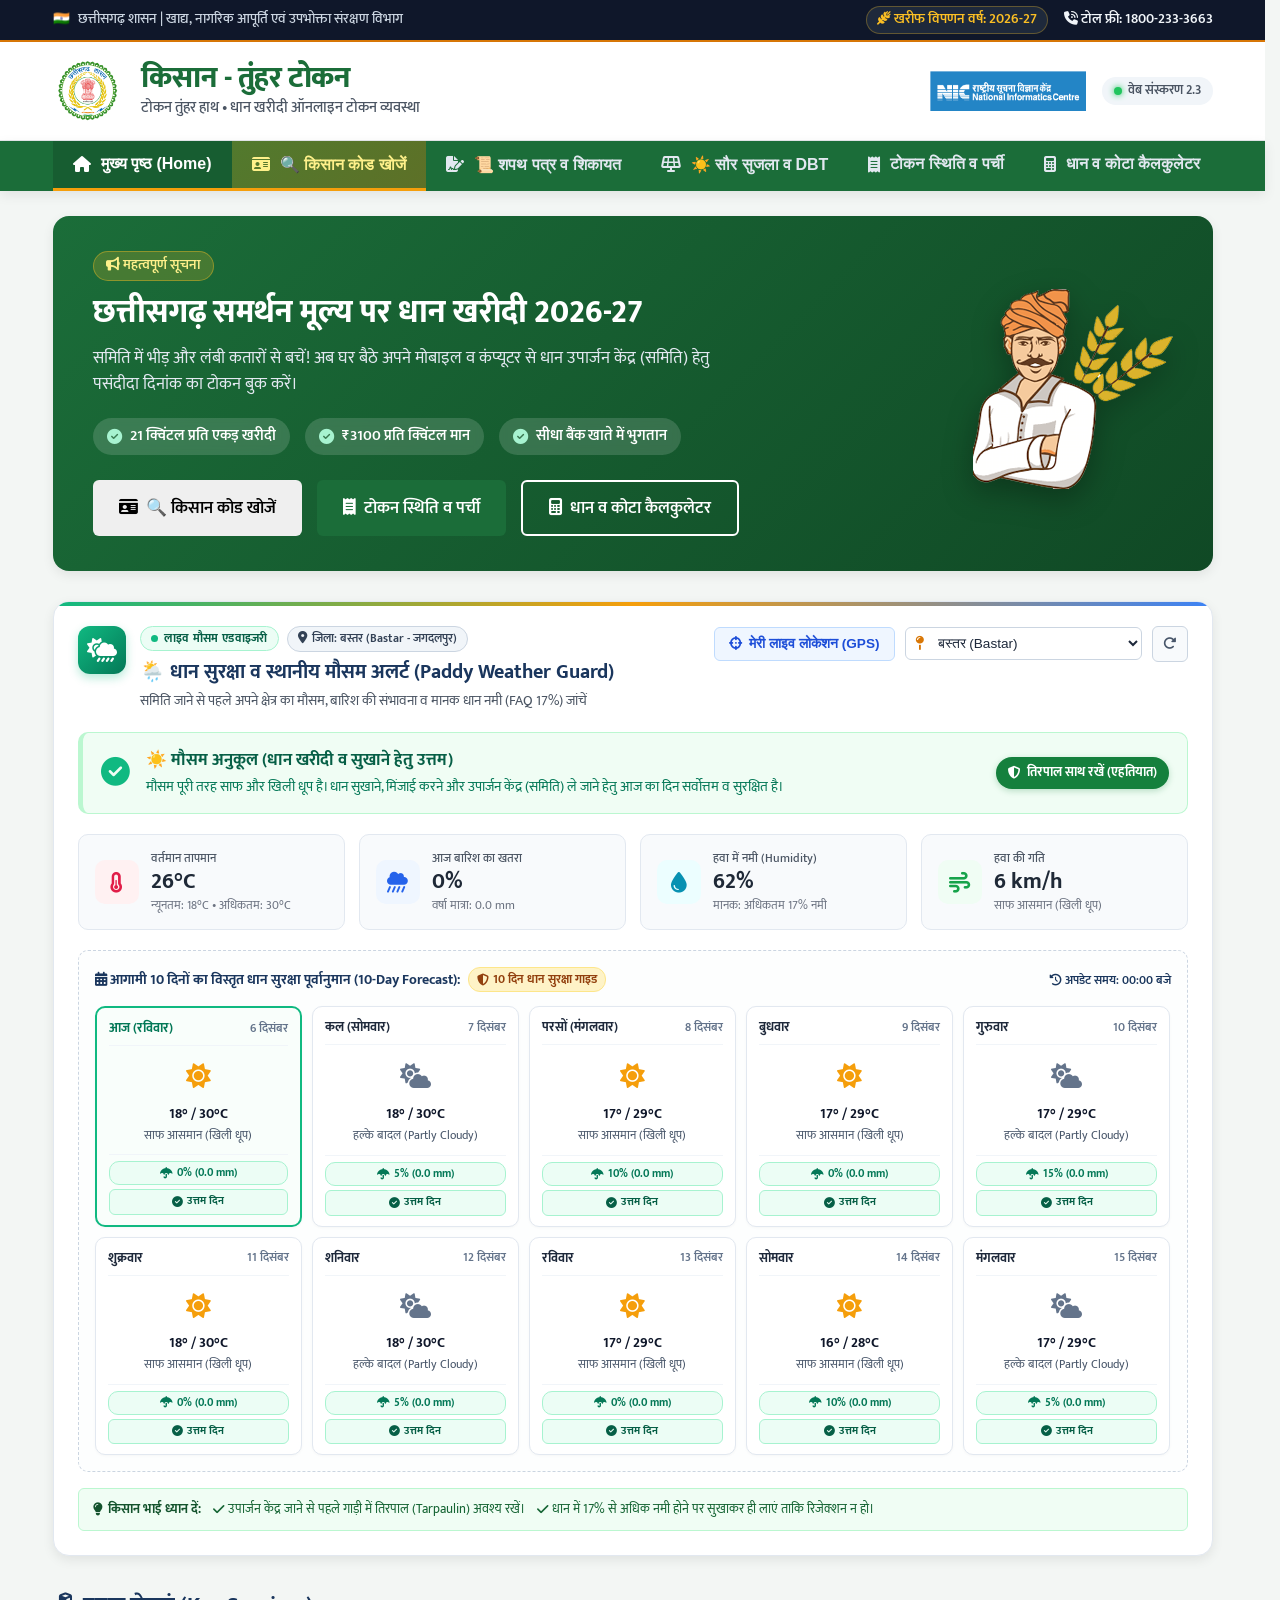
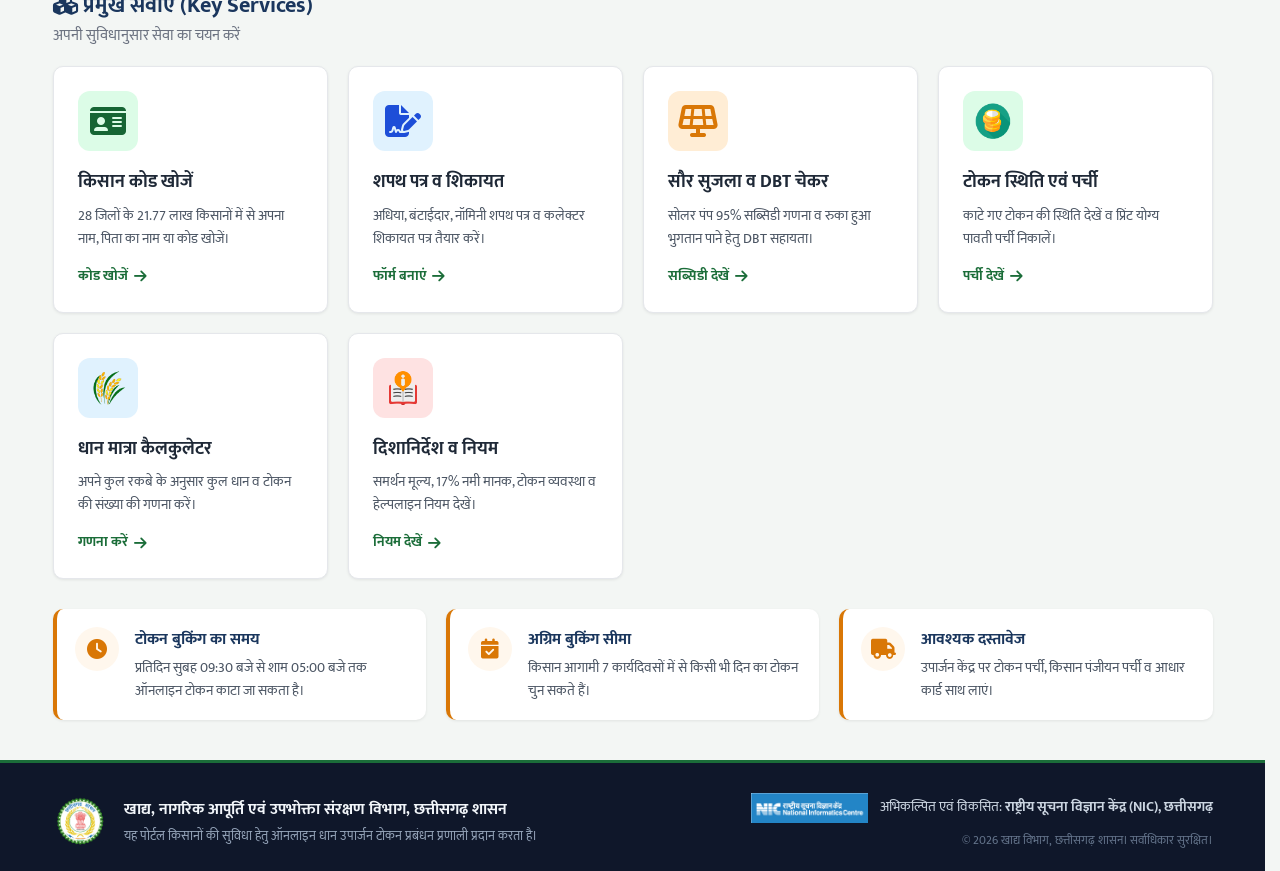
==== index.html @ 939bc525 "Initial commit - CG Kisan Token Web Portal" ====
<!DOCTYPE html>
<html lang="hi">
<head>
    <meta charset="UTF-8">
    <meta name="viewport" content="width=device-width, initial-scale=1.0">
    <title>किसान-तुंहर टोकन | छत्तीसगढ़ शासन खाद्य विभाग</title>
    <link rel="preconnect" href="https://fonts.googleapis.com">
    <link rel="preconnect" href="https://fonts.gstatic.com" crossorigin>
    <link href="https://fonts.googleapis.com/css2?family=Mukta:wght@400;500;600;700;800&family=Noto+Sans+Devanagari:wght@400;500;600;700&display=swap" rel="stylesheet">
    <link rel="stylesheet" href="https://cdnjs.cloudflare.com/ajax/libs/font-awesome/6.5.1/css/all.min.css">
    <link rel="stylesheet" href="styles.css">
</head>
<body>
    <!-- Top Govt Banner -->
    <div class="top-strip">
        <div class="container strip-content">
            <div class="strip-left">
                <span class="flag-icon">🇮🇳</span> 
                <span>छत्तीसगढ़ शासन | खाद्य, नागरिक आपूर्ति एवं उपभोक्ता संरक्षण विभाग</span>
            </div>
            <div class="strip-right">
                <span class="badge-year"><i class="fa-solid fa-wheat-awn"></i> खरीफ विपणन वर्ष: 2026-27</span>
                <span class="helpline"><i class="fa-solid fa-phone-volume"></i> टोल फ्री: 1800-233-3663</span>
            </div>
        </div>
    </div>

    <!-- Main Navigation Header -->
    <header class="main-header">
        <div class="container header-container">
            <div class="brand-area">
                <img src="assets/cg_logo_n.png" alt="छत्तीसगढ़ शासन" class="brand-logo cg-logo">
                <div class="brand-text">
                    <h1 class="portal-title">किसान - तुंहर टोकन</h1>
                    <p class="portal-subtitle">टोकन तुंहर हाथ • धान खरीदी ऑनलाइन टोकन व्यवस्था</p>
                </div>
            </div>
            <div class="header-right">
                <img src="assets/ic_nic_logo.png" alt="NIC Logo" class="brand-logo nic-logo">
                <div class="app-version-badge">
                    <span class="dot-online"></span> वेब संस्करण 2.3
                </div>
            </div>
        </div>
    </header>

    <!-- Navigation Tabs -->
    <nav class="portal-nav">
        <div class="container nav-container">
            <button class="nav-tab active" data-tab="home">
                <i class="fa-solid fa-house"></i>
                <span>मुख्य पृष्ठ (Home)</span>
            </button>
            <button class="nav-tab nav-tab-highlight" data-tab="find-code">
                <i class="fa-solid fa-id-card"></i>
                <span>🔍 किसान कोड खोजें</span>
            </button>
            <button class="nav-tab" data-tab="forms">
                <i class="fa-solid fa-file-signature"></i>
                <span>📜 शपथ पत्र व शिकायत</span>
            </button>
            <button class="nav-tab" data-tab="schemes">
                <i class="fa-solid fa-solar-panel"></i>
                <span>☀️ सौर सुजला व DBT</span>
            </button>
            <button class="nav-tab" data-tab="status">
                <i class="fa-solid fa-receipt"></i>
                <span>टोकन स्थिति व पर्ची</span>
            </button>
            <button class="nav-tab" data-tab="calculator">
                <i class="fa-solid fa-calculator"></i>
                <span>धान व कोटा कैलकुलेटर</span>
            </button>
            <button class="nav-tab" data-tab="instructions">
                <i class="fa-solid fa-circle-info"></i>
                <span>दिशानिर्देश व नियम</span>
            </button>
        </div>
    </nav>

    <!-- Main Content Container -->
    <main class="container main-content">

        <!-- 1. HOME TAB -->
        <section id="tab-home" class="tab-pane active">
            <!-- Hero Announcement Card -->
            <div class="hero-card">
                <div class="hero-info">
                    <span class="hero-tag"><i class="fa-solid fa-bullhorn"></i> महत्वपूर्ण सूचना</span>
                    <h2>छत्तीसगढ़ समर्थन मूल्य पर धान खरीदी 2026-27</h2>
                    <p>समिति में भीड़ और लंबी कतारों से बचें! अब घर बैठे अपने मोबाइल व कंप्यूटर से धान उपार्जन केंद्र (समिति) हेतु पसंदीदा दिनांक का टोकन बुक करें।</p>
                    <div class="hero-highlights">
                        <div class="hl-item"><i class="fa-solid fa-check-circle"></i> 21 क्विंटल प्रति एकड़ खरीदी</div>
                        <div class="hl-item"><i class="fa-solid fa-check-circle"></i> ₹3100 प्रति क्विंटल मान</div>
                        <div class="hl-item"><i class="fa-solid fa-check-circle"></i> सीधा बैंक खाते में भुगतान</div>
                    </div>
                    <div class="hero-actions">
                        <button class="btn btn-warning btn-lg" onclick="switchTab('find-code')">
                            <i class="fa-solid fa-id-card"></i> 🔍 किसान कोड खोजें
                        </button>
                        <button class="btn btn-primary btn-lg" onclick="switchTab('status')">
                            <i class="fa-solid fa-receipt"></i> टोकन स्थिति व पर्ची
                        </button>
                        <button class="btn btn-outline btn-lg" onclick="switchTab('calculator')">
                            <i class="fa-solid fa-calculator"></i> धान व कोटा कैलकुलेटर
                        </button>
                    </div>
                </div>
                <div class="hero-graphic">
                    <img src="assets/ic_farmer_splash.png" alt="किसान भाई" class="hero-img">
                </div>
            </div>

            <!-- 🌦️ PADDY WEATHER GUARD (धान सुरक्षा व स्थानीय मौसम अलर्ट) -->
            <div class="weather-guard-card" id="weather-guard-widget">
                <div class="wg-header">
                    <div class="wg-title-group">
                        <div class="wg-icon-badge">
                            <i class="fa-solid fa-cloud-sun-rain"></i>
                        </div>
                        <div>
                            <div class="wg-badge-row">
                                <span class="wg-live-pill"><span class="live-dot"></span> लाइव मौसम एडवाइजरी</span>
                                <span class="wg-source-pill" id="wg-location-source"><i class="fa-solid fa-location-dot"></i> जिला: बस्तर</span>
                            </div>
                            <h3 class="wg-title">🌦️ धान सुरक्षा व स्थानीय मौसम अलर्ट (Paddy Weather Guard)</h3>
                            <p class="wg-subtitle">समिति जाने से पहले अपने क्षेत्र का मौसम, बारिश की संभावना व मानक धान नमी (FAQ 17%) जांचें</p>
                        </div>
                    </div>
                    <div class="wg-actions">
                        <button type="button" class="btn-wg-gps" id="wg-btn-gps" title="जीपीएस द्वारा सटीक गांव/खेत की लाइव लोकेशन देखें">
                            <i class="fa-solid fa-crosshairs"></i> <span>मेरी लाइव लोकेशन (GPS)</span>
                        </button>
                        <div class="wg-district-select-wrap">
                            <i class="fa-solid fa-map-pin select-pin-icon"></i>
                            <select id="wg-district-select" class="wg-select">
                                <option value="balod">बालोद (Balod)</option>
                                <option value="balodabazar">बलौदाबाजार (Baloda Bazar)</option>
                                <option value="balrampur">बलरामपुर (Balrampur)</option>
                                <option value="bastar" selected>बस्तर (Bastar)</option>
                                <option value="bemetara">बेमेतरा (Bemetara)</option>
                                <option value="bilaspur">बिलासपुर (Bilaspur)</option>
                                <option value="dhamtari">धमतरी (Dhamtari)</option>
                                <option value="durg">दुर्ग (Durg)</option>
                                <option value="gariaband">गरियाबंद (Gariaband)</option>
                                <option value="gpm">गौरेला-पेन्ड्रा-मरवाही (GPM)</option>
                                <option value="janjgir">जांजगीर-चांपा (Janjgir-Champa)</option>
                                <option value="jashpur">जशपुर (Jashpur)</option>
                                <option value="kanker">कांकेर (Kanker)</option>
                                <option value="kawardha">कबीरधाम - कवर्धा (Kabirdham)</option>
                                <option value="kondagaon">कोंडागांव (Kondagaon)</option>
                                <option value="korba">कोरबा (Korba)</option>
                                <option value="koriya">कोरिया (Koriya)</option>
                                <option value="mahasamund">महासमुंद (Mahasamund)</option>
                                <option value="mungeli">मुंगेली (Mungeli)</option>
                                <option value="raigarh">रायगढ़ (Raigarh)</option>
                                <option value="raipur">रायपुर (Raipur)</option>
                                <option value="rajnandgaon">राजनांदगांव (Rajnandgaon)</option>
                                <option value="sarguja">सरगुजा (Sarguja)</option>
                                <option value="sukma">सुकमा (Sukma)</option>
                                <option value="surajpur">सूरजपुर (Surajpur)</option>
                                <option value="bijapur">बीजापुर (Bijapur)</option>
                                <option value="narayanpur">नारायणपुर (Narayanpur)</option>
                                <option value="dantewada">दंतेवाड़ा (Dantewada)</option>
                            </select>
                        </div>
                        <button type="button" class="btn-wg-refresh" id="wg-btn-refresh" title="मौसम अपडेट करें">
                            <i class="fa-solid fa-rotate-right"></i>
                        </button>
                    </div>
                </div>

                <!-- Dynamic Paddy Alert Notice Bar (Red / Yellow / Green) -->
                <div class="wg-alert-banner alert-safe" id="wg-alert-banner">
                    <div class="wg-alert-icon" id="wg-alert-icon">
                        <i class="fa-solid fa-circle-check"></i>
                    </div>
                    <div class="wg-alert-content">
                        <h4 id="wg-alert-title">मौसम अनुकूल (उत्तम दिन)</h4>
                        <p id="wg-alert-desc">आज मौसम साफ और खिली धूप है। धान सुखाने, मिंजाई करने और उपार्जन केंद्र (समिति) ले जाने हेतु उत्तम दिन है।</p>
                    </div>
                    <div class="wg-tarpaulin-badge" id="wg-tarpaulin-badge">
                        <i class="fa-solid fa-shield-halved"></i> <span>तिरपाल साथ रखें</span>
                    </div>
                </div>

                <!-- Metrics Strip (4 key indicators) -->
                <div class="wg-metrics-grid">
                    <div class="wg-metric-box">
                        <div class="wg-m-icon text-temp"><i class="fa-solid fa-temperature-half"></i></div>
                        <div class="wg-m-info">
                            <span class="wg-m-label">वर्तमान तापमान</span>
                            <strong class="wg-m-val" id="wg-temp-val">--°C</strong>
                            <small class="wg-m-sub" id="wg-temp-range">न्यूनतम: --°C • अधिकतम: --°C</small>
                        </div>
                    </div>
                    <div class="wg-metric-box">
                        <div class="wg-m-icon text-rain"><i class="fa-solid fa-cloud-showers-heavy"></i></div>
                        <div class="wg-m-info">
                            <span class="wg-m-label">आज बारिश का खतरा</span>
                            <strong class="wg-m-val" id="wg-rain-val">--%</strong>
                            <small class="wg-m-sub" id="wg-rain-sub">वर्षा दर: 0.0 mm</small>
                        </div>
                    </div>
                    <div class="wg-metric-box">
                        <div class="wg-m-icon text-humidity"><i class="fa-solid fa-droplet"></i></div>
                        <div class="wg-m-info">
                            <span class="wg-m-label">हवा में नमी (Humidity)</span>
                            <strong class="wg-m-val" id="wg-humidity-val">--%</strong>
                            <small class="wg-m-sub" id="wg-humidity-sub">धान मानक: अधिकतम 17% नमी</small>
                        </div>
                    </div>
                    <div class="wg-metric-box">
                        <div class="wg-m-icon text-wind"><i class="fa-solid fa-wind"></i></div>
                        <div class="wg-m-info">
                            <span class="wg-m-label">हवा की गति</span>
                            <strong class="wg-m-val" id="wg-wind-val">-- km/h</strong>
                            <small class="wg-m-sub" id="wg-condition-val">साफ आसमान</small>
                        </div>
                    </div>
                </div>

                <!-- 10-Day Paddy Forecast Strip -->
                <div class="wg-forecast-section">
                    <div class="wg-forecast-header">
                        <div class="wg-fh-left">
                            <span class="wg-fh-title"><i class="fa-solid fa-calendar-days"></i> आगामी 10 दिनों का विस्तृत धान सुरक्षा पूर्वानुमान (10-Day Forecast):</span>
                            <span class="wg-forecast-badge"><i class="fa-solid fa-shield-halved"></i> 10 दिन धान सुरक्षा गाइड</span>
                        </div>
                        <div class="wg-fh-right">
                            <small class="text-muted"><i class="fa-solid fa-clock-rotate-left"></i> अपडेट समय: <span id="wg-last-updated">--:--</span></small>
                        </div>
                    </div>
                    <div class="wg-forecast-grid" id="wg-forecast-grid">
                        <!-- Populated dynamically by JavaScript (10 Days) -->
                    </div>
                </div>

                <!-- Farmer Paddy Guard Advice Footer -->
                <div class="wg-footer-tips">
                    <span class="tip-label"><i class="fa-solid fa-lightbulb"></i> किसान भाई ध्यान दें:</span>
                    <span class="tip-item"><i class="fa-solid fa-check"></i> उपार्जन केंद्र जाने से पहले गाड़ी में तिरपाल (Tarpaulin) अवश्य रखें।</span>
                    <span class="tip-item"><i class="fa-solid fa-check"></i> धान में 17% से अधिक नमी होने पर सुखाकर ही लाएं ताकि रिजेक्शन न हो।</span>
                </div>
            </div>

            <!-- Quick Service Cards -->
            <div class="section-title">
                <h3><i class="fa-solid fa-cubes"></i> प्रमुख सेवाएं (Key Services)</h3>
                <p>अपनी सुविधानुसार सेवा का चयन करें</p>
            </div>

            <div class="services-grid">
                <div class="service-card" onclick="switchTab('find-code')">
                    <div class="service-icon green-bg">
                        <i class="fa-solid fa-id-card" style="font-size: 2rem; color: #166534;"></i>
                    </div>
                    <h4>किसान कोड खोजें</h4>
                    <p>28 जिलों के 21.77 लाख किसानों में से अपना नाम, पिता का नाम या कोड खोजें।</p>
                    <span class="link-arrow">कोड खोजें <i class="fa-solid fa-arrow-right"></i></span>
                </div>

                <div class="service-card" onclick="switchTab('forms')">
                    <div class="service-icon blue-bg">
                        <i class="fa-solid fa-file-signature" style="font-size: 2rem; color: #1d4ed8;"></i>
                    </div>
                    <h4>शपथ पत्र व शिकायत</h4>
                    <p>अधिया, बंटाईदार, नॉमिनी शपथ पत्र व कलेक्टर शिकायत पत्र तैयार करें।</p>
                    <span class="link-arrow">फॉर्म बनाएं <i class="fa-solid fa-arrow-right"></i></span>
                </div>

                <div class="service-card" onclick="switchTab('schemes')">
                    <div class="service-icon orange-bg">
                        <i class="fa-solid fa-solar-panel" style="font-size: 2rem; color: #d97706;"></i>
                    </div>
                    <h4>सौर सुजला व DBT चेकर</h4>
                    <p>सोलर पंप 95% सब्सिडी गणना व रुका हुआ भुगतान पाने हेतु DBT सहायता।</p>
                    <span class="link-arrow">सब्सिडी देखें <i class="fa-solid fa-arrow-right"></i></span>
                </div>

                <div class="service-card" onclick="switchTab('status')">
                    <div class="service-icon green-bg">
                        <img src="assets/ic_token.png" alt="टोकन स्थिति">
                    </div>
                    <h4>टोकन स्थिति एवं पर्ची</h4>
                    <p>काटे गए टोकन की स्थिति देखें व प्रिंट योग्य पावती पर्ची निकालें।</p>
                    <span class="link-arrow">पर्ची देखें <i class="fa-solid fa-arrow-right"></i></span>
                </div>

                <div class="service-card" onclick="switchTab('calculator')">
                    <div class="service-icon blue-bg">
                        <img src="assets/ic_paddy_n.png" alt="धान कैलकुलेटर">
                    </div>
                    <h4>धान मात्रा कैलकुलेटर</h4>
                    <p>अपने कुल रकबे के अनुसार कुल धान व टोकन की संख्या की गणना करें।</p>
                    <span class="link-arrow">गणना करें <i class="fa-solid fa-arrow-right"></i></span>
                </div>

                <div class="service-card" onclick="switchTab('instructions')">
                    <div class="service-icon red-bg">
                        <img src="assets/ic_instruction_n.png" alt="दिशानिर्देश व नियम">
                    </div>
                    <h4>दिशानिर्देश व नियम</h4>
                    <p>समर्थन मूल्य, 17% नमी मानक, टोकन व्यवस्था व हेल्पलाइन नियम देखें।</p>
                    <span class="link-arrow">नियम देखें <i class="fa-solid fa-arrow-right"></i></span>
                </div>
            </div>

            <!-- Farmer Stats & Quick Info -->
            <div class="info-banner-grid">
                <div class="info-box">
                    <div class="info-icon"><i class="fa-solid fa-clock"></i></div>
                    <div class="info-text">
                        <h5>टोकन बुकिंग का समय</h5>
                        <p>प्रतिदिन सुबह 09:30 बजे से शाम 05:00 बजे तक ऑनलाइन टोकन काटा जा सकता है।</p>
                    </div>
                </div>
                <div class="info-box">
                    <div class="info-icon"><i class="fa-solid fa-calendar-check"></i></div>
                    <div class="info-text">
                        <h5>अग्रिम बुकिंग सीमा</h5>
                        <p>किसान आगामी 7 कार्यदिवसों में से किसी भी दिन का टोकन चुन सकते हैं।</p>
                    </div>
                </div>
                <div class="info-box">
                    <div class="info-icon"><i class="fa-solid fa-truck"></i></div>
                    <div class="info-text">
                        <h5>आवश्यक दस्तावेज</h5>
                        <p>उपार्जन केंद्र पर टोकन पर्ची, किसान पंजीयन पर्ची व आधार कार्ड साथ लाएं।</p>
                    </div>
                </div>
            </div>
        </section>

        <!-- FIND KISAN CODE TAB (बस्तर जिला विशेष) -->
        <section id="tab-find-code" class="tab-pane">
            <div class="find-code-container">
                <!-- Header Banner -->
                <div class="section-header-box">
                    <div class="sh-left">
                        <div class="icon-circle"><i class="fa-solid fa-id-badge"></i></div>
                        <div>
                            <h2>किसान कोड एवं सूची क्रमांक खोजें</h2>
                            <p>छत्तीसगढ़ समर्थन मूल्य धान उपार्जन • जिला एवं उपार्जन केंद्र (समिति) चुनकर किसान कोड देखें</p>
                        </div>
                    </div>
                    <div class="sh-right">
                        <span class="badge-district" id="fc-badge-district"><i class="fa-solid fa-location-dot"></i> जिला: बस्तर</span>
                        <span class="badge-stats" id="fc-badge-stats"><i class="fa-solid fa-users"></i> 28 जिले • 2,484 उपकेंद्र • 21,77,478 किसान</span>
                    </div>
                </div>

                <!-- Filter Card -->
                <div class="filter-card">
                    <div class="filter-row">
                        <div class="filter-group">
                            <label for="fc-district"><i class="fa-solid fa-map-location-dot"></i> जिला चुनें (Select District):</label>
                            <select id="fc-district" class="form-control">
                                <option value="balod">बालोद (Balod) [138 उपकेंद्र • 1,30,679 किसान]</option>
                                <option value="balodabazar">बलौदाबाजार (Baloda Bazar) [182 उपकेंद्र • 1,68,471 किसान]</option>
                                <option value="balrampur">बलरामपुर (Balrampur) [44 उपकेंद्र • 36,835 किसान]</option>
                                <option value="bastar" selected>बस्तर (Bastar) [71 उपकेंद्र • 31,047 किसान]</option>
                                <option value="bemetara">बेमेतरा (Bemetara) [123 उपकेंद्र • 1,37,005 किसान]</option>
                                <option value="bilaspur">बिलासपुर (Bilaspur) [130 उपकेंद्र • 1,10,102 किसान]</option>
                                <option value="dhamtari">धमतरी (Dhamtari) [96 उपकेंद्र • 1,12,227 किसान]</option>
                                <option value="durg">दुर्ग (Durg) [94 उपकेंद्र • 95,699 किसान]</option>
                                <option value="gariaband">गरियाबंद (Gariaband) [82 उपकेंद्र • 73,006 किसान]</option>
                                <option value="gpm">गौरेला पेन्ड्रा मरवाही (GPM) [18 उपकेंद्र • 13,976 किसान]</option>
                                <option value="janjgir">जांजगीर-चांपा (Janjgir-Champa) [239 उपकेंद्र • 1,90,898 किसान]</option>
                                <option value="jashpur">जशपुर (Jashpur) [35 उपकेंद्र • 23,772 किसान]</option>
                                <option value="kanker">कांकेर (Kanker) [137 उपकेंद्र • 77,948 किसान]</option>
                                <option value="kawardha">कबीरधाम - कवर्धा (Kabirdham) [103 उपकेंद्र • 1,02,085 किसान]</option>
                                <option value="kondagaon">कोंडागांव (Kondagaon) [57 उपकेंद्र • 34,753 किसान]</option>
                                <option value="korba">कोरबा (Korba) [55 उपकेंद्र • 34,077 किसान]</option>
                                <option value="koriya">कोरिया (Koriya) [41 उपकेंद्र • 28,304 किसान]</option>
                                <option value="mahasamund">महासमुंद (Mahasamund) [152 उपकेंद्र • 1,39,691 किसान]</option>
                                <option value="mungeli">मुंगेली (Mungeli) [97 उपकेंद्र • 87,872 किसान]</option>
                                <option value="raigarh">रायगढ़ (Raigarh) [143 उपकेंद्र • 1,08,117 किसान]</option>
                                <option value="raipur">रायपुर (Raipur) [138 उपकेंद्र • 1,22,290 किसान]</option>
                                <option value="rajnandgaon">राजनांदगांव (Rajnandgaon) [149 उपकेंद्र • 1,96,035 किसान]</option>
                                <option value="sarguja">सरगुजा (Sarguja) [46 उपकेंद्र • 41,467 किसान]</option>
                                <option value="sukma">सुकमा (Sukma) [20 उपकेंद्र • 10,481 किसान]</option>
                                <option value="surajpur">सूरजपुर (Surajpur) [50 उपकेंद्र • 47,331 किसान]</option>
                                <option value="bijapur">बीजापुर (Bijapur) [21 उपकेंद्र • 13,061 किसान]</option>
                                <option value="narayanpur">नारायणपुर (Narayanpur) [11 उपकेंद्र • 5,314 किसान]</option>
                                <option value="dantewada">दंतेवाड़ा (Dantewada) [12 उपकेंद्र • 4,935 किसान]</option>
                            </select>
                        </div>
                        <div class="filter-group flex-2">
                            <label for="fc-center"><i class="fa-solid fa-warehouse"></i> उपार्जन केंद्र (समिति) चुनें:</label>
                            <select id="fc-center" class="form-control">
                                <option value="ALL">-- सभी उपार्जन केंद्र (समस्त जिला) --</option>
                            </select>
                        </div>
                    </div>

                    <div class="search-row">
                        <div class="search-input-wrap">
                            <i class="fa-solid fa-magnifying-glass search-icon"></i>
                            <input type="text" id="fc-search-input" class="form-control search-input" 
                                   placeholder="किसान का नाम (उदा. आयतू, नन्दलाल, Arabati) अथवा पिता का नाम या कोड टाइप करें...">
                            <button type="button" class="btn-clear-search" id="fc-btn-clear" title="साफ़ करें">&times;</button>
                        </div>
                        <button type="button" class="btn btn-primary" id="fc-btn-search">
                            <i class="fa-solid fa-search"></i> खोजें
                        </button>
                    </div>

                    <!-- Quick search pills -->
                    <div class="quick-hints">
                        <span><i class="fa-solid fa-lightbulb"></i> उदाहरण खोजें: </span>
                        <button type="button" class="pill-hint" onclick="quickSearchCode('आयतू')">आयतू</button>
                        <button type="button" class="pill-hint" onclick="quickSearchCode('नन्दलाल')">नन्दलाल</button>
                        <button type="button" class="pill-hint" onclick="quickSearchCode('बैधनाथ')">बैधनाथ</button>
                        <button type="button" class="pill-hint" onclick="quickSearchCode('Baghel')">Baghel</button>
                        <button type="button" class="pill-hint" onclick="quickSearchCode('Kashyap')">Kashyap</button>
                        <button type="button" class="pill-hint" onclick="quickSearchCode('साहू')">साहू</button>
                    </div>
                </div>

                <!-- Live Status Bar -->
                <div class="result-bar" id="fc-result-bar">
                    <div class="rb-left">
                        <span id="fc-match-count">0</span> किसान मिले
                        <span class="rb-filter-hint" id="fc-filter-hint">(लोड हो रहा है...)</span>
                    </div>
                    <div class="rb-right">
                        <span class="info-tag"><i class="fa-solid fa-circle-check"></i> सूची क्रमांक सरकारी प्रिंटेड रजिस्टर में मिलान हेतु उपयोगी है</span>
                    </div>
                </div>

                <!-- Results Table Card -->
                <div class="table-card">
                    <div class="table-responsive">
                        <table class="farmer-data-table" id="fc-table">
                            <thead>
                                <tr>
                                    <th style="width: 100px; text-align: center;">सूची क्र.</th>
                                    <th>किसान कोड (Farmer Code)</th>
                                    <th>किसान का नाम</th>
                                    <th>पिता / पति का नाम</th>
                                    <th>सोसायटी / उपकेंद्र</th>
                                    <th style="width: 120px;">कुल धान</th>
                                    <th style="width: 200px; text-align: center;">कार्यवाही</th>
                                </tr>
                            </thead>
                            <tbody id="fc-table-body">
                                <tr>
                                    <td colspan="7" class="table-empty-state">
                                        <i class="fa-solid fa-spinner fa-spin"></i>
                                        <h4>डेटा लोड हो रहा है...</h4>
                                        <p>कृपया प्रतीक्षा करें</p>
                                    </td>
                                </tr>
                            </tbody>
                        </table>
                    </div>

                    <!-- Pagination / Footer -->
                    <div class="pagination-footer" id="fc-pagination">
                        <div class="page-info" id="fc-page-info">दिख रहे 1 - 50</div>
                        <div class="page-buttons">
                            <button type="button" class="btn btn-sm btn-outline" id="fc-btn-prev"><i class="fa-solid fa-chevron-left"></i> पिछला</button>
                            <button type="button" class="btn btn-sm btn-outline" id="fc-btn-next">अगला <i class="fa-solid fa-chevron-right"></i></button>
                        </div>
                    </div>
                </div>
            </div>
        </section>

        <!-- 3. KISAN FORMS & AFFIDAVITS TAB (शपथ पत्र व शिकायत आवेदन) -->
        <section id="tab-forms" class="tab-pane">
            <div class="card">
                <div class="card-header">
                    <div class="card-title-group">
                        <i class="fa-solid fa-file-signature card-icon-font" style="color: #166534;"></i>
                        <div>
                            <h3>किसान कानूनी शपथ पत्र व शिकायत आवेदन निर्माता</h3>
                            <p>समिति, तहसीलदार व कलेक्टर हेतु आवश्यक कानूनी शपथ पत्र व शिकायत आवेदन 1-क्लिक में तैयार व प्रिंट करें</p>
                        </div>
                    </div>
                </div>

                <div class="card-body">
                    <!-- Sub-navigation buttons for Forms -->
                    <div class="forms-subnav">
                        <button type="button" class="btn-subnav active" id="btn-subnav-affidavit" onclick="switchFormsSubTab('affidavit')">
                            <i class="fa-solid fa-stamp"></i> 1. किसान शपथ पत्र व स्व-घोषणा पत्र (Affidavit)
                        </button>
                        <button type="button" class="btn-subnav" id="btn-subnav-grievance" onclick="switchFormsSubTab('grievance')">
                            <i class="fa-solid fa-bullhorn"></i> 2. वन-टैप शिकायत व आवेदन पत्र (Grievance)
                        </button>
                    </div>

                    <!-- SUB-TAB A: AFFIDAVIT GENERATOR -->
                    <div id="subtab-affidavit" class="subtab-content">
                        <div class="filter-card">
                            <h4 class="form-section-title"><i class="fa-solid fa-pen-nib"></i> शपथ पत्र का प्रकार व विवरण चुनें</h4>
                            <div class="form-row-grid">
                                <div class="form-group flex-2">
                                    <label for="aff-type"><strong>शपथ पत्र का प्रकार (Select Affidavit Type):</strong></label>
                                    <select id="aff-type" class="form-control" onchange="updateAffidavitFields()">
                                        <option value="adhia">1. अधिया / रेगहा (बंटाईदार) कृषक सहमति व स्व-घोषणा पत्र</option>
                                        <option value="family">2. पारिवारिक रकबा बंटवारा व सहमति घोषणा पत्र</option>
                                        <option value="nominee">3. नॉमिनी (वारिसदार) बायोमेट्रिक तौल सहमति पत्र</option>
                                        <option value="rakba">4. रकबा संशोधन व गिरदावरी त्रुटि सुधार शपथ पत्र</option>
                                    </select>
                                </div>
                                <div class="form-group">
                                    <label for="aff-farmer-name"><strong>किसान का नाम (Applicant Name) *</strong></label>
                                    <input type="text" id="aff-farmer-name" class="form-control" placeholder="उदा. रामेश्वर साहू" value="रामेश्वर साहू">
                                </div>
                                <div class="form-group">
                                    <label for="aff-father-name"><strong>पिता / पति का नाम *</strong></label>
                                    <input type="text" id="aff-father-name" class="form-control" placeholder="उदा. स्व. चैतराम साहू" value="स्व. चैतराम साहू">
                                </div>
                            </div>

                            <div class="form-row-grid">
                                <div class="form-group">
                                    <label for="aff-village"><strong>गांव / ग्राम पंचायत *</strong></label>
                                    <input type="text" id="aff-village" class="form-control" placeholder="उदा. रसौटा" value="रसौटा">
                                </div>
                                <div class="form-group">
                                    <label for="aff-block"><strong>विकासखंड / तहसील *</strong></label>
                                    <input type="text" id="aff-block" class="form-control" placeholder="उदा. आरंग" value="आरंग">
                                </div>
                                <div class="form-group">
                                    <label for="aff-district"><strong>जिला चुनें *</strong></label>
                                    <select id="aff-district" class="form-control">
                                        <!-- Pre-populated by JS with 28 districts -->
                                    </select>
                                </div>
                                <div class="form-group">
                                    <label for="aff-center"><strong>उपार्जन केंद्र (समिति) *</strong></label>
                                    <input type="text" id="aff-center" class="form-control" placeholder="उदा. रसौटा उपकेंद्र" value="रसौटा उपकेंद्र">
                                </div>
                            </div>

                            <div class="form-row-grid">
                                <div class="form-group">
                                    <label for="aff-khasra"><strong>खसरा क्रमांक *</strong></label>
                                    <input type="text" id="aff-khasra" class="form-control" placeholder="उदा. 142/1, 142/2" value="142/1">
                                </div>
                                <div class="form-group">
                                    <label for="aff-area"><strong>कुल रकबा (एकड़ में) *</strong></label>
                                    <input type="text" id="aff-area" class="form-control" placeholder="उदा. 4.50 एकड़" value="4.50 एकड़">
                                </div>
                                <div class="form-group" id="aff-second-party-group">
                                    <label for="aff-second-party" id="aff-second-party-label"><strong>मूल भूमि स्वामी (जमीन मालिक) का नाम *</strong></label>
                                    <input type="text" id="aff-second-party" class="form-control" placeholder="उदा. श्री फेरतू राम" value="श्री फेरतू राम">
                                </div>
                                <div class="form-group">
                                    <label for="aff-mobile"><strong>मोबाइल नंबर</strong></label>
                                    <input type="text" id="aff-mobile" class="form-control" placeholder="उदा. 98261XXXXX" value="9826144321">
                                </div>
                            </div>

                            <div style="margin-top: 15px; display: flex; gap: 10px; flex-wrap: wrap;">
                                <button type="button" class="btn btn-primary" onclick="generateAffidavit()">
                                    <i class="fa-solid fa-file-lines"></i> 📄 शपथ पत्र तैयार करें
                                </button>
                                <button type="button" class="btn btn-outline" onclick="printAffidavit()">
                                    <i class="fa-solid fa-print"></i> 🖨️ A4 साइज में प्रिंट करें
                                </button>
                                <button type="button" class="btn btn-outline" onclick="copyAffidavitText()">
                                    <i class="fa-solid fa-copy"></i> 📋 टेक्स्ट कॉपी करें
                                </button>
                            </div>
                        </div>

                        <!-- Live Printable Affidavit Preview Box -->
                        <div class="affidavit-preview-card" id="affidavit-print-area">
                            <!-- Populated dynamically -->
                        </div>
                    </div>

                    <!-- SUB-TAB B: GRIEVANCE FORM GENERATOR -->
                    <div id="subtab-grievance" class="subtab-content" style="display: none;">
                        <div class="filter-card">
                            <h4 class="form-section-title"><i class="fa-solid fa-triangle-exclamation" style="color: #dc2626;"></i> शिकायत का विवरण व संबंधित अधिकारी चुनें</h4>
                            <div class="form-row-grid">
                                <div class="form-group flex-2">
                                    <label for="grv-issue"><strong>शिकायत की मुख्य समस्या चुनें (Select Problem):</strong></label>
                                    <select id="grv-issue" class="form-control" onchange="updateGrievanceText()">
                                        <option value="bardana">1. उपार्जन केंद्र में बारदाना (बोरी) न मिलने अथवा फटा/पुराना बारदाना देने बाबत</option>
                                        <option value="weight">2. धान तौल में अवैध कटौती (घटतौली) अथवा हमाली में अवैध वसूली बाबत</option>
                                        <option value="payment">3. धान विक्रय उपरांत 3 कार्यदिवस में बैंक खाते में भुगतान न आने बाबत</option>
                                        <option value="refusal">4. टोकन होने के बावजूद उपार्जन केंद्र द्वारा धान तौल से मना करने बाबत</option>
                                        <option value="misbehavior">5. समिति प्रबंधक अथवा कर्मचारियों द्वारा दुर्व्यवहार बाबत</option>
                                    </select>
                                </div>
                                <div class="form-group">
                                    <label for="grv-officer"><strong>शिकायत किसके समक्ष प्रस्तुत करनी है:</strong></label>
                                    <select id="grv-officer" class="form-control">
                                        <option value="श्रीमान कलेक्टर महोदय">श्रीमान कलेक्टर महोदय (District Collector)</option>
                                        <option value="श्रीमान जिला खाद्य नियंत्रक महोदय">श्रीमान जिला खाद्य नियंत्रक महोदय (Food Controller)</option>
                                        <option value="श्रीमान उप/सहायक पंजीयक, सहकारी संस्थाएं">श्रीमान उप/सहायक पंजीयक (ARCS)</option>
                                    </select>
                                </div>
                            </div>

                            <div class="form-row-grid">
                                <div class="form-group">
                                    <label for="grv-farmer-name"><strong>शिकायतकर्ता किसान का नाम *</strong></label>
                                    <input type="text" id="grv-farmer-name" class="form-control" placeholder="उदा. रामेश्वर साहू" value="रामेश्वर साहू">
                                </div>
                                <div class="form-group">
                                    <label for="grv-farmer-code"><strong>किसान कोड *</strong></label>
                                    <input type="text" id="grv-farmer-code" class="form-control" placeholder="उदा. TF4400590100836" value="TF4400590100836">
                                </div>
                                <div class="form-group">
                                    <label for="grv-center"><strong>उपार्जन केंद्र (समिति) *</strong></label>
                                    <input type="text" id="grv-center" class="form-control" placeholder="उदा. रसौटा" value="रसौटा उपार्जन केंद्र">
                                </div>
                                <div class="form-group">
                                    <label for="grv-district"><strong>जिला *</strong></label>
                                    <select id="grv-district" class="form-control">
                                        <!-- Pre-populated by JS with 28 districts -->
                                    </select>
                                </div>
                            </div>

                            <div class="form-group">
                                <label for="grv-details"><strong>समस्या का विस्तृत विवरण / घटना की तिथि:</strong></label>
                                <textarea id="grv-details" class="form-control" rows="2" placeholder="संक्षिप्त विवरण दर्ज करें..."></textarea>
                            </div>

                            <div style="margin-top: 15px; display: flex; gap: 10px; flex-wrap: wrap;">
                                <button type="button" class="btn btn-danger" onclick="generateGrievance()">
                                    <i class="fa-solid fa-file-circle-exclamation"></i> 📝 शिकायत पत्र तैयार करें
                                </button>
                                <button type="button" class="btn btn-outline" onclick="printGrievance()">
                                    <i class="fa-solid fa-print"></i> 🖨️ शिकायत पत्र प्रिंट करें
                                </button>
                                <button type="button" class="btn btn-outline" onclick="copyGrievanceText()">
                                    <i class="fa-solid fa-copy"></i> 📋 टेक्स्ट कॉपी करें
                                </button>
                            </div>
                        </div>

                        <!-- One-Tap Helpline Dial Badges -->
                        <div class="helpline-strip-bar">
                            <span class="hl-badge-title"><i class="fa-solid fa-headset"></i> तत्काल फोन पर शिकायत दर्ज कराएं:</span>
                            <a href="tel:18002333663" class="btn-tel-pill"><i class="fa-solid fa-phone"></i> खाद्य विभाग टोल-फ्री: 1800-233-3663</a>
                            <a href="tel:1967" class="btn-tel-pill"><i class="fa-solid fa-phone"></i> उपभोक्ता हेल्पलाइन: 1967</a>
                            <a href="tel:1100" class="btn-tel-pill"><i class="fa-solid fa-phone"></i> सीएम समाधान: 1100</a>
                        </div>

                        <!-- Live Printable Grievance Letter Preview Box -->
                        <div class="grievance-preview-card" id="grievance-print-area">
                            <!-- Populated dynamically -->
                        </div>
                    </div>
                </div>
            </div>
        </section>

        <!-- 4. SOLAR PUMP & DBT HELP TAB (सौर सुजला व DBT सहायता) -->
        <section id="tab-schemes" class="tab-pane">
            <div class="card">
                <div class="card-header">
                    <div class="card-title-group">
                        <i class="fa-solid fa-solar-panel card-icon-font" style="color: #d97706;"></i>
                        <div>
                            <h3>सौर सुजला योजना सब्सिडी चेकर एवं DBT बैंक सहायता</h3>
                            <p>सोलर पंप पर 95% सरकारी सब्सिडी की गणना करें और धान का रुका भुगतान पाने हेतु बैंक आवेदन पत्र बनाएं</p>
                        </div>
                    </div>
                </div>

                <div class="card-body">
                    <!-- Sub-navigation buttons for Schemes -->
                    <div class="forms-subnav">
                        <button type="button" class="btn-subnav active" id="btn-subnav-solar" onclick="switchSchemesSubTab('solar')">
                            <i class="fa-solid fa-sun"></i> 1. सौर सुजला सोलर पंप सब्सिडी चेकर
                        </button>
                        <button type="button" class="btn-subnav" id="btn-subnav-dbt" onclick="switchSchemesSubTab('dbt')">
                            <i class="fa-solid fa-building-columns"></i> 2. "पैसा क्यों अटका?" - आधार DBT / NPCI चेकर
                        </button>
                    </div>

                    <!-- SUB-TAB A: SOLAR SUJALA CALCULATOR -->
                    <div id="subtab-solar" class="subtab-content">
                        <div class="filter-card">
                            <h4 class="form-section-title"><i class="fa-solid fa-bolt" style="color: #f59e0b;"></i> सोलर पंप विवरण व कृषक श्रेणी चुनें</h4>
                            <div class="form-row-grid">
                                <div class="form-group flex-2">
                                    <label for="solar-pump-type"><strong>सोलर पंप क्षमता व प्रकार (Pump Capacity):</strong></label>
                                    <select id="solar-pump-type" class="form-control" onchange="calculateSolarSubsidy()">
                                        <option value="2_surface">2 HP सरफेस सोलर पंप (उथला कुआं, नदी, नाला, तालाब)</option>
                                        <option value="3_sub" selected>3 HP सबमर्सिबल सोलर पंप (बोरवेल गहराई 100-200 फीट)</option>
                                        <option value="5_sub">5 HP सबमर्सिबल सोलर पंप (गहरा बोरवेल 200+ फीट, बड़ा रकबा)</option>
                                    </select>
                                </div>
                                <div class="form-group">
                                    <label for="solar-category"><strong>कृषक श्रेणी / जाति (Category):</strong></label>
                                    <select id="solar-category" class="form-control" onchange="calculateSolarSubsidy()">
                                        <option value="ST">अनुसूचित जनजाति (ST) - विशेष छूट</option>
                                        <option value="SC">अनुसूचित जाति (SC) - विशेष छूट</option>
                                        <option value="OBC" selected>अन्य पिछड़ा वर्ग (OBC)</option>
                                        <option value="GEN">सामान्य वर्ग (General)</option>
                                    </select>
                                </div>
                                <div class="form-group">
                                    <label for="solar-area"><strong>कुल कृषि भूमि (एकड़ में):</strong></label>
                                    <input type="number" id="solar-area" class="form-control" value="4.5" min="0.5" max="50" step="0.5" onchange="calculateSolarSubsidy()">
                                </div>
                            </div>
                        </div>

                        <!-- Subsidy Calculation Result Dashboard -->
                        <div class="solar-results-grid">
                            <div class="solar-res-box box-market">
                                <span class="sr-label">पंप की कुल बाजार लागत</span>
                                <h3 id="solar-market-cost">₹3,50,000</h3>
                                <small>सोलर पैनल, इन्वर्टर, मोटर व इंस्टॉलेशन सहित</small>
                            </div>
                            <div class="solar-res-box box-subsidy">
                                <span class="sr-label">छत्तीसगढ़ शासन (CREDA) सब्सिडी</span>
                                <h3 id="solar-subsidy-amount">₹3,32,000 (95%)</h3>
                                <small class="text-success"><i class="fa-solid fa-circle-check"></i> शासन द्वारा वहन</small>
                            </div>
                            <div class="solar-res-box box-farmer highlight-farmer">
                                <span class="sr-label">किसान द्वारा देय अंशदान (Payable)</span>
                                <h2 id="solar-farmer-share">₹18,000</h2>
                                <small>किसान को मात्र इतनी राशि का बैंक ड्राफ्ट देना होगा</small>
                            </div>
                        </div>

                        <!-- Solar Benefits & Eligibility Checklist -->
                        <div class="solar-info-cards-grid">
                            <div class="solar-card-item">
                                <h5><i class="fa-solid fa-file-check" style="color:#166534;"></i> आवश्यक दस्तावेज</h5>
                                <ul>
                                    <li>कृषि भूमि का चालू खसरा एवं बी-1 (पटवारी प्रति)</li>
                                    <li>आधार कार्ड व बैंक पासबुक की छायाप्रति</li>
                                    <li>सक्षम अधिकारी द्वारा जारी जाति प्रमाण पत्र (ST/SC/OBC)</li>
                                    <li>सिंचाई स्रोत (बोरवेल / कुआं / नाला) की उपलब्धता प्रमाणीकरण</li>
                                </ul>
                            </div>
                            <div class="solar-card-item">
                                <h5><i class="fa-solid fa-location-dot" style="color:#d97706;"></i> आवेदन कहां और कैसे करें?</h5>
                                <ul>
                                    <li>अपने जिले के <strong>क्रेडा (CREDA) कार्यालय</strong> में आवेदन फॉर्म जमा करें।</li>
                                    <li>नजदीकी <strong>ग्रामीण कृषि विस्तार अधिकारी (RAEO)</strong> से संपर्क कर अग्रिम अनुशंसा कराएं।</li>
                                    <li>स्वीकृति मिलने पर निर्धारित किसान अंश का ड्राफ्ट जिला क्रेडा कार्यालय के नाम जमा करें।</li>
                                </ul>
                            </div>
                        </div>
                    </div>

                    <!-- SUB-TAB B: DBT & NPCI STATUS & BANK APPLICATION -->
                    <div id="subtab-dbt" class="subtab-content" style="display: none;">
                        <div class="dbt-diagnostic-banner">
                            <div class="ddb-icon"><i class="fa-solid fa-circle-question"></i></div>
                            <div>
                                <h4>धान का भुगतान खाते में क्यों नहीं आया? (4 प्रमुख कारण व समाधान)</h4>
                                <p>छत्तीसगढ़ शासन धान खरीदी का भुगतान सीधे बैंक खाते में (DBT / PFMS) द्वारा भेजता है। यदि आपका भुगतान अटका है, तो निम्न 4 बिंदुओं की जांच करें:</p>
                            </div>
                        </div>

                        <div class="dbt-reasons-grid">
                            <div class="dbt-reason-card">
                                <span class="dbt-step-num">1</span>
                                <h5>आधार NPCI मैपिंग न होना</h5>
                                <p>बैंक खाता खुला होने पर भी यदि वह NPCI सर्वर पर आधार से सीडेड (Link) नहीं है, तो सरकारी पैसा वापस लौट जाता है।</p>
                            </div>
                            <div class="dbt-reason-card">
                                <span class="dbt-step-num">2</span>
                                <h5>खाता निष्क्रिय (Dormant) होना</h5>
                                <p>लंबे समय से लेन-देन न होने पर खाता इनएक्टिव हो जाता है। ₹100 जमा या निकासी कर खाते को तत्काल चालू कराएं।</p>
                            </div>
                            <div class="dbt-reason-card">
                                <span class="dbt-step-num">3</span>
                                <h5>नाम की वर्तनी (Spelling) मिसमैच</h5>
                                <p>किसान पंजीयन में दर्ज नाम और बैंक पासबुक में दर्ज नाम में अंतर होने पर पीएफएमएस (PFMS) भुगतान अस्वीकार कर देता है।</p>
                            </div>
                            <div class="dbt-reason-card">
                                <span class="dbt-step-num">4</span>
                                <h5>केवाईसी (KYC) अधूरा होना</h5>
                                <p>बैंक शाखा में पैन कार्ड या आधार ई-केवाईसी अपडेट न होने पर ₹50,000 से अधिक का भुगतान होल्ड हो जाता है।</p>
                            </div>
                        </div>

                        <!-- Direct Official Status Check Links -->
                        <div class="dbt-links-bar">
                            <span class="dbt-links-title"><i class="fa-solid fa-link"></i> ऑनलाइन स्थिति जांचें:</span>
                            <a href="https://myaadhaar.uidai.gov.in/bank-seeding-status" target="_blank" rel="noopener noreferrer" class="btn-dbt-portal">
                                <i class="fa-solid fa-arrow-up-right-from-square"></i> UIDAI आधार बैंक सीडिंग स्टेटस देखें
                            </a>
                            <a href="https://pfms.nic.in/NewDefaultHome.aspx" target="_blank" rel="noopener noreferrer" class="btn-dbt-portal">
                                <i class="fa-solid fa-arrow-up-right-from-square"></i> PFMS सरकारी भुगतान ट्रैकर
                            </a>
                        </div>

                        <!-- Ready Bank Application Form Generator -->
                        <div class="filter-card" style="margin-top: 20px;">
                            <h4 class="form-section-title"><i class="fa-solid fa-print"></i> बैंक शाखा प्रबंधक हेतु 'आधार NPCI / DBT सीडिंग आवेदन' तैयार करें</h4>
                            <p style="font-size: 0.88rem; color: #475569; margin-bottom: 12px;">यह आवेदन पत्र प्रिंट कर अपनी बैंक शाखा में पासबुक व आधार की कॉपी के साथ जमा करें। आपका खाता 24 घंटे में DBT लिंक हो जाएगा।</p>
                            
                            <div class="form-row-grid">
                                <div class="form-group">
                                    <label for="dbt-farmer-name"><strong>किसान का नाम *</strong></label>
                                    <input type="text" id="dbt-farmer-name" class="form-control" value="रामेश्वर साहू">
                                </div>
                                <div class="form-group">
                                    <label for="dbt-father-name"><strong>पिता / पति का नाम *</strong></label>
                                    <input type="text" id="dbt-father-name" class="form-control" value="स्व. चैतराम साहू">
                                </div>
                                <div class="form-group">
                                    <label for="dbt-bank-name"><strong>बैंक का नाम *</strong></label>
                                    <input type="text" id="dbt-bank-name" class="form-control" placeholder="उदा. छत्तीसगढ़ राज्य ग्रामीण बैंक" value="छत्तीसगढ़ राज्य ग्रामीण बैंक">
                                </div>
                                <div class="form-group">
                                    <label for="dbt-branch-name"><strong>शाखा (Branch) *</strong></label>
                                    <input type="text" id="dbt-branch-name" class="form-control" placeholder="उदा. आरंग" value="आरंग शाखा">
                                </div>
                            </div>

                            <div class="form-row-grid">
                                <div class="form-group">
                                    <label for="dbt-account-no"><strong>खाता संख्या (Account No) *</strong></label>
                                    <input type="text" id="dbt-account-no" class="form-control" placeholder="उदा. 408200100012345" value="408200100012345">
                                </div>
                                <div class="form-group">
                                    <label for="dbt-aadhaar-no"><strong>आधार नंबर (अंतिम 4 अंक) *</strong></label>
                                    <input type="text" id="dbt-aadhaar-no" class="form-control" placeholder="उदा. XXXX-XXXX-4910" value="XXXX-XXXX-4910">
                                </div>
                                <div class="form-group">
                                    <label for="dbt-mobile"><strong>मोबाइल नंबर *</strong></label>
                                    <input type="text" id="dbt-mobile" class="form-control" value="9826144321">
                                </div>
                            </div>

                            <div style="margin-top: 15px; display: flex; gap: 10px; flex-wrap: wrap;">
                                <button type="button" class="btn btn-primary" onclick="generateDbtBankLetter()">
                                    <i class="fa-solid fa-file-invoice"></i> 📄 बैंक आवेदन पत्र बनाएं
                                </button>
                                <button type="button" class="btn btn-outline" onclick="printDbtBankLetter()">
                                    <i class="fa-solid fa-print"></i> 🖨️ बैंक आवेदन प्रिंट करें
                                </button>
                                <button type="button" class="btn btn-outline" onclick="copyDbtBankLetterText()">
                                    <i class="fa-solid fa-copy"></i> 📋 टेक्स्ट कॉपी करें
                                </button>
                            </div>
                        </div>

                        <!-- Live Printable DBT Letter Area -->
                        <div class="dbt-preview-card" id="dbt-print-area">
                            <!-- Populated dynamically -->
                        </div>
                    </div>
                </div>
            </div>
        </section>

        <!-- 2. TOKEN STATUS & SLIP PRINT TAB -->
        <section id="tab-status" class="tab-pane">
            <div class="card">
                <div class="card-header">
                    <div class="card-title-group">
                        <img src="assets/ic_token.png" class="card-icon-img" alt="Icon">
                        <div>
                            <h3>टोकन स्थिति एवं रसीद पावती (Token Status & Slip)</h3>
                            <p>टोकन नंबर या किसान कोड से अपना टोकन खोजें और पावती पर्ची प्रिंट करें</p>
                        </div>
                    </div>
                </div>

                <div class="card-body">
                    <div class="search-box-wrapper">
                        <div class="search-type-radios">
                            <label><input type="radio" name="search-by" value="token" checked> टोकन नंबर द्वारा</label>
                            <label><input type="radio" name="search-by" value="farmer"> किसान कोड द्वारा</label>
                        </div>
                        <div class="input-with-button">
                            <i class="fa-solid fa-receipt input-prefix-icon"></i>
                            <input type="text" id="status-query-input" class="form-control" placeholder="उदा. TK-2026-440059-0082" value="TK-2026-440059-0082">
                            <button type="button" class="btn btn-primary" id="btn-check-status">
                                <i class="fa-solid fa-search"></i> खोजें (Search)
                            </button>
                        </div>
                    </div>

                    <!-- Printable Token Slip Receipt -->
                    <div id="receipt-area" class="receipt-container">
                        <div class="slip-card" id="printable-slip">
                            <!-- Slip Header -->
                            <div class="slip-header">
                                <img src="assets/cg_logo_n.png" class="slip-logo" alt="CG Govt">
                                <div class="slip-title-area">
                                    <h4>छत्तीसगढ़ शासन - खाद्य, नागरिक आपूर्ति एवं उपभोक्ता संरक्षण विभाग</h4>
                                    <h5>समर्थन मूल्य पर धान उपार्जन - टोकन पावती पर्ची</h5>
                                    <p class="slip-sub">खरीफ विपणन वर्ष 2026-27 | तुंहर टोकन ऑनलाइन प्रणाली</p>
                                </div>
                                <img src="assets/ic_nic_logo.png" class="slip-logo nic" alt="NIC">
                            </div>

                            <div class="slip-meta-strip">
                                <div class="slip-token-number">
                                    टोकन क्र.: <span id="slip-token-id">TK-2026-440059-0082</span>
                                </div>
                                <div class="slip-date-time">
                                    जारी दिनांक: <span id="slip-issue-time">12-11-2026 18:45</span>
                                </div>
                                <div class="slip-status-tag">
                                    <span class="status-active" id="slip-status-badge">सक्रिय (CONFIRMED)</span>
                                </div>
                            </div>

                            <!-- Slip Details Table -->
                            <table class="slip-table">
                                <tr>
                                    <td class="col-lbl">किसान कोड (Farmer Code):</td>
                                    <td class="col-val" id="slip-fcode">TF4400590100836</td>
                                    <td class="col-lbl">किसान का नाम:</td>
                                    <td class="col-val" id="slip-fname">रामेश्वर साहू</td>
                                </tr>
                                <tr>
                                    <td class="col-lbl">पिता/पति का नाम:</td>
                                    <td class="col-val" id="slip-ffather">स्व. चैतराम साहू</td>
                                    <td class="col-lbl">मोबाइल नंबर:</td>
                                    <td class="col-val" id="slip-fmobile">98XXXX4321</td>
                                </tr>
                                <tr>
                                    <td class="col-lbl">जिला:</td>
                                    <td class="col-val" id="slip-fdistrict">रायपुर (Raipur)</td>
                                    <td class="col-lbl">विकासखंड:</td>
                                    <td class="col-val" id="slip-fblock">आरंग (Arang)</td>
                                </tr>
                                <tr>
                                    <td class="col-lbl">उपार्जन केंद्र (समिति):</td>
                                    <td class="col-val text-primary" colspan="3" id="slip-fsamiti">
                                        रसौटा (समिति कोड: 440059)
                                    </td>
                                </tr>
                                <tr class="highlight-row">
                                    <td class="col-lbl">धान लाने की नियत तिथि:</td>
                                    <td class="col-val text-danger" id="slip-fdate">
                                        <strong>16-11-2026 (सोमवार)</strong>
                                    </td>
                                    <td class="col-lbl">अनुमत धान मात्रा:</td>
                                    <td class="col-val text-success" id="slip-fqty">
                                        <strong>40.00 क्विंटल (100 बोरे)</strong>
                                    </td>
                                </tr>
                                <tr>
                                    <td class="col-lbl">धान का प्रकार:</td>
                                    <td class="col-val">धान (मोटा/कॉमन)</td>
                                    <td class="col-lbl">वाहन का प्रकार:</td>
                                    <td class="col-val" id="slip-fvehicle">ट्रैक्टर</td>
                                </tr>
                                <tr>
                                    <td class="col-lbl">कुल स्वीकृत रकबा:</td>
                                    <td class="col-val">2.5000 हेक्टेयर</td>
                                    <td class="col-lbl">बैंक खाता शाखा:</td>
                                    <td class="col-val">C.G. Rajya Gramin Bank</td>
                                </tr>
                            </table>

                            <!-- Slip Footer & QR placeholder -->
                            <div class="slip-footer">
                                <div class="qr-box">
                                    <div class="mock-qr">
                                        <i class="fa-solid fa-qrcode fa-3x"></i>
                                    </div>
                                    <span class="qr-caption">सत्यापन हेतु क्यूआर कोड</span>
                                </div>
                                <div class="slip-instructions">
                                    <h6>महत्वपूर्ण निर्देश:</h6>
                                    <ul>
                                        <li>टोकन में अंकित तिथि को ही धान उपार्जन केंद्र में लाया जावे।</li>
                                        <li>धान साफ-सुथरा व 17% से कम नमी वाला होना चाहिए।</li>
                                        <li>तौल के समय किसान पंजीयन पर्ची व आधार कार्ड साथ रखें।</li>
                                        <li>किसी भी समस्या के लिए समिति प्रबंधक से संपर्क करें।</li>
                                    </ul>
                                </div>
                            </div>
                        </div>

                        <!-- Slip Action Buttons -->
                        <div class="receipt-actions">
                            <button class="btn btn-primary" onclick="printReceipt()">
                                <i class="fa-solid fa-print"></i> पर्ची प्रिंट करें (Print Slip)
                            </button>
                            <button class="btn btn-outline" onclick="downloadSlipPDF()">
                                <i class="fa-solid fa-file-arrow-down"></i> रसीद डाउनलोड करें
                            </button>
                        </div>
                    </div>
                </div>
            </div>
        </section>

        <!-- 3. CALCULATOR TAB -->
        <section id="tab-calculator" class="tab-pane">
            <div class="card">
                <div class="card-header">
                    <div class="card-title-group">
                        <img src="assets/ic_paddy_n.png" class="card-icon-img" alt="Icon">
                        <div>
                            <h3>धान विक्रय व टोकन कोटा कैलकुलेटर</h3>
                            <p>छत्तीसगढ़ शासन की 21 क्विंटल प्रति एकड़ नीति अनुसार अपने कुल धान व मूल्य की गणना करें</p>
                        </div>
                    </div>
                </div>

                <div class="card-body">
                    <div class="calc-grid">
                        <div class="calc-form">
                            <div class="form-group">
                                <label class="form-label">
                                    <strong>रकबा इकाई चुनें (Select Land Unit):</strong>
                                </label>
                                <div class="unit-selector">
                                    <label><input type="radio" name="calc-unit" value="acre" checked onchange="calculatePaddy()"> एकड़ (Acre)</label>
                                    <label><input type="radio" name="calc-unit" value="hectare" onchange="calculatePaddy()"> हेक्टेयर (Hectare)</label>
                                </div>
                            </div>

                            <div class="form-group">
                                <label class="form-label" for="calc-area-input">
                                    <strong>धान का पंजीकृत रकबा (Enter Area) *</strong>
                                </label>
                                <input type="number" id="calc-area-input" class="form-control form-control-lg" placeholder="उदा. 5" value="5" step="0.01" min="0" oninput="calculatePaddy()">
                                <small class="form-hint" id="calc-converted-unit">5.00 एकड़ = 2.0234 हेक्टेयर</small>
                            </div>

                            <div class="form-group">
                                <label class="form-label" for="calc-msp-rate">
                                    <strong>समर्थन मूल्य (Rate per Quintal):</strong>
                                </label>
                                <input type="text" id="calc-msp-rate" class="form-control" value="₹ 3,100 प्रति क्विंटल" readonly>
                            </div>
                        </div>

                        <!-- Calculation Results Dashboard -->
                        <div class="calc-results-card">
                            <h4><i class="fa-solid fa-chart-pie"></i> संभावित गणना परिणाम</h4>
                            <div class="result-stat-item">
                                <span class="stat-label">अधिकतम विक्रय योग्य धान:</span>
                                <span class="stat-value text-primary" id="res-total-quintal">105.00 क्विंटल</span>
                            </div>
                            <div class="result-stat-item">
                                <span class="stat-label">अनुमानित बोरों की संख्या (40 kg):</span>
                                <span class="stat-value" id="res-total-bags">262 बोरे (लगभग)</span>
                            </div>
                            <div class="result-stat-item">
                                <span class="stat-label">सुझावित टोकन संख्या:</span>
                                <span class="stat-value" id="res-recommended-tokens">2 से 3 टोकन (सुविधा अनुसार)</span>
                            </div>
                            <div class="result-stat-item total-money-item">
                                <span class="stat-label">कुल संभावित भुगतान राशि:</span>
                                <span class="stat-value text-success" id="res-total-amount">₹ 3,25,500</span>
                            </div>
                            <p class="calc-note">
                                * गणना 21 क्विंटल प्रति एकड़ की दर से ₹3100 प्रति क्विंटल मानकर की गई है।
                            </p>
                        </div>
                    </div>
                </div>
            </div>
        </section>

        <!-- 4. INSTRUCTIONS TAB -->
        <section id="tab-instructions" class="tab-pane">
            <div class="card">
                <div class="card-header">
                    <div class="card-title-group">
                        <img src="assets/ic_instruction.png" class="card-icon-img" alt="Icon">
                        <div>
                            <h3>टोकन प्रणाली के नियम एवं मार्गदर्शिका</h3>
                            <p>तुंहर टोकन के माध्यम से सुगम धान उपार्जन हेतु आवश्यक दिशा-निर्देश</p>
                        </div>
                    </div>
                </div>

                <div class="card-body">
                    <div class="guidelines-list">
                        <div class="guide-item">
                            <span class="guide-num">1</span>
                            <div>
                                <h5>टोकन जारी करने का समय व दिन</h5>
                                <p>टोकन केवल कार्यदिवसों (सोमवार से शुक्रवार) हेतु जारी किए जाएंगे। शनिवार व रविवार को धान उपार्जन अवकाश रहता है। टोकन बुकिंग प्रतिदिन प्रातः 9:30 बजे से प्रारंभ होती है।</p>
                            </div>
                        </div>

                        <div class="guide-item">
                            <span class="guide-num">2</span>
                            <div>
                                <h5>दैनिक उपार्जन सीमा (समिति क्षमता)</h5>
                                <p>प्रत्येक उपार्जन केंद्र की दैनिक भंडारण व परिवहन क्षमता सीमित होती है। यदि किसी दिनांक को कोटा पूर्ण हो चुका है, तो किसान आगामी किसी अन्य उपलब्ध दिनांक का चयन कर सकते हैं।</p>
                            </div>
                        </div>

                        <div class="guide-item">
                            <span class="guide-num">3</span>
                            <div>
                                <h5>धान की गुणवत्ता मानक (FAQ Standards)</h5>
                                <p>उपार्जन केंद्र पर लाया जाने वाला धान मानक गुणवत्ता (FAQ) का होना चाहिए, जिसमें नमी अधिकतम 17% से अधिक नहीं होनी चाहिए। बदरंग व कचरा रहित साफ धान ही स्वीकार्य होगा।</p>
                            </div>
                        </div>

                        <div class="guide-item">
                            <span class="guide-num">4</span>
                            <div>
                                <h5>बायोमेट्रिक प्रमाणीकरण (आधार/माइक्रोएटीएम)</h5>
                                <p>उपार्जन केंद्र पर धान तौल के समय किसान या उनके द्वारा नामांकित नॉमिनी (वारिस) का बायोमेट्रिक / आधार सत्यापन आवश्यक है।</p>
                            </div>
                        </div>

                        <div class="guide-item">
                            <span class="guide-num">5</span>
                            <div>
                                <h5>टोकन निरस्त व दोबारा काटना</h5>
                                <p>यदि किसान निर्धारित दिनांक को धान लाने में असमर्थ हैं, तो वे उस तिथि से कम से कम 24 घंटे पूर्व टोकन निरस्त कर सकते हैं, ताकि समिति का स्लॉट व्यर्थ न जाए।</p>
                            </div>
                        </div>
                    </div>

                    <!-- Contact details -->
                    <div class="helpline-card">
                        <div class="hl-content">
                            <h4><i class="fa-solid fa-headset"></i> सहायता एवं शिकायत निवारण</h4>
                            <p>यदि टोकन काटने या किसान कोड खोजने में कोई कठिनाई हो रही है, तो अपने निकटतम समिति प्रबंधक, ग्रामीण कृषि विस्तार अधिकारी (RAEO) अथवा राज्य स्तरीय टोल-फ्री हेल्पलाइन पर संपर्क करें।</p>
                            <div class="contact-badges">
                                <span class="badge"><i class="fa-solid fa-phone"></i> टोल-फ्री: 1800-233-3663</span>
                                <span class="badge"><i class="fa-solid fa-phone"></i> उपभोक्ता हेल्पलाइन: 1967</span>
                                <span class="badge"><i class="fa-solid fa-globe"></i> वेब पोर्टल: khadya.cg.nic.in</span>
                            </div>
                        </div>
                    </div>
                </div>
            </div>
        </section>

    </main>

    <!-- Footer -->
    <footer class="portal-footer">
        <div class="container footer-container">
            <div class="footer-left">
                <img src="assets/cg_logo_n.png" class="footer-logo" alt="CG Govt">
                <div>
                    <h5>खाद्य, नागरिक आपूर्ति एवं उपभोक्ता संरक्षण विभाग, छत्तीसगढ़ शासन</h5>
                    <p>यह पोर्टल किसानों की सुविधा हेतु ऑनलाइन धान उपार्जन टोकन प्रबंधन प्रणाली प्रदान करता है।</p>
                </div>
            </div>
            <div class="footer-right">
                <div class="footer-nic">
                    <img src="assets/ic_nic_logo.png" class="nic-footer-logo" alt="NIC">
                    <div>
                        <span>अभिकल्पित एवं विकसित:</span>
                        <strong>राष्ट्रीय सूचना विज्ञान केंद्र (NIC), छत्तीसगढ़</strong>
                    </div>
                </div>
                <div class="copyright">
                    &copy; 2026 खाद्य विभाग, छत्तीसगढ़ शासन। सर्वाधिकार सुरक्षित।
                </div>
            </div>
        </div>
    </footer>

    <!-- Digital Kisan ID Card Modal -->
    <div id="kisan-card-modal" class="modal-overlay" style="display: none;">
        <div class="modal-dialog kisan-card-dialog">
            <div class="modal-content">
                <div class="modal-header">
                    <div class="modal-title-wrap">
                        <i class="fa-solid fa-id-card modal-title-icon" style="color: #166534;"></i>
                        <h4>डिजिटल कृषक परिचय पत्र (Digital Kisan ID Card)</h4>
                    </div>
                    <button type="button" class="btn-modal-close" onclick="closeKisanCardModal()">&times;</button>
                </div>
                <div class="modal-body">
                    <!-- Printable Kisan PVC Smart Card -->
                    <div class="kisan-id-card-wrapper" id="printable-kisan-card">
                        <div class="kic-top-stripe">
                            <img src="assets/cg_logo_n.png" class="kic-logo" alt="CG Govt">
                            <div class="kic-header-text">
                                <h3>छत्तीसगढ़ शासन</h3>
                                <h5>खाद्य, नागरिक आपूर्ति एवं उपभोक्ता संरक्षण विभाग</h5>
                                <span class="kic-season">खरीफ विपणन वर्ष 2026-27 • समर्थन मूल्य धान उपार्जन</span>
                            </div>
                            <img src="assets/ic_nic_logo.png" class="kic-nic-logo" alt="NIC">
                        </div>
                        
                        <div class="kic-card-body">
                            <div class="kic-avatar-col">
                                <div class="kic-avatar-box">
                                    <i class="fa-solid fa-user-tie"></i>
                                </div>
                                <span class="kic-verified-badge"><i class="fa-solid fa-circle-check"></i> प्रमाणित कृषक</span>
                                <div class="kic-qr-wrap">
                                    <img id="kic-qr-img" src="" alt="Farmer QR Code">
                                </div>
                            </div>

                            <div class="kic-details-col">
                                <div class="kic-field-hero">
                                    <span class="kic-label">किसान का नाम (Farmer Name)</span>
                                    <h2 class="kic-farmer-name" id="kic-name">--</h2>
                                </div>
                                <div class="kic-grid-2">
                                    <div class="kic-field">
                                        <span class="kic-label">पिता / पति का नाम:</span>
                                        <strong id="kic-father">--</strong>
                                    </div>
                                    <div class="kic-field">
                                        <span class="kic-label">किसान पंजीयन कोड (Code):</span>
                                        <strong class="kic-code-text" id="kic-code">--</strong>
                                    </div>
                                    <div class="kic-field">
                                        <span class="kic-label">जिला (District):</span>
                                        <strong id="kic-district">--</strong>
                                    </div>
                                    <div class="kic-field">
                                        <span class="kic-label">उपार्जन केंद्र (समिति):</span>
                                        <strong class="text-primary" id="kic-center">--</strong>
                                    </div>
                                    <div class="kic-field">
                                        <span class="kic-label">कुल धान कोटा (Paddy):</span>
                                        <strong class="text-success" id="kic-paddy">--</strong>
                                    </div>
                                    <div class="kic-field">
                                        <span class="kic-label">सूची क्रमांक:</span>
                                        <strong id="kic-kramank">--</strong>
                                    </div>
                                </div>
                            </div>
                        </div>

                        <div class="kic-footer">
                            <span><i class="fa-solid fa-shield-halved"></i> यह डिजिटल पहचान पत्र छत्तीसगढ़ समर्थन मूल्य धान उपार्जन व्यवस्था अंतर्गत मान्य है।</span>
                            <span class="kic-helpline">टोल-फ्री: 1800-233-3663</span>
                        </div>
                    </div>
                </div>
                <div class="modal-footer">
                    <button type="button" class="btn btn-outline" onclick="closeKisanCardModal()">
                        <i class="fa-solid fa-xmark"></i> बंद करें
                    </button>
                    <button type="button" class="btn btn-primary" onclick="printKisanCard()">
                        <i class="fa-solid fa-print"></i> 🖨️ कार्ड प्रिंट करें / PDF
                    </button>
                </div>
            </div>
        </div>
    </div>

    <!-- Notification Toast Modal -->
    <div id="toast" class="toast-notification"></div>

    <script src="bastar_data.js"></script>
    <script src="app.js"></script>
</body>
</html>
---- styles.css ----
/* ===================================================
   Kisan - Tunhar Token (Web Portal) Stylesheet
   Theme: Official CG Government / Modern Agriculture Portal
   =================================================== */

:root {
    --primary: #1b6d39;          /* Deep Agriculture Green */
    --primary-dark: #124c27;     /* Darker Shade */
    --primary-light: #e8f5e9;    /* Light Green Tint */
    --secondary: #1a365d;        /* Deep Navy Blue */
    --accent-orange: #d97706;    /* Amber/Orange Highlight */
    --accent-gold: #f59e0b;
    --danger: #dc2626;
    --danger-light: #fee2e2;
    --success: #15803d;
    --text-main: #1f2937;
    --text-muted: #4b5563;
    --text-light: #6b7280;
    --bg-main: #f3f6f4;
    --bg-card: #ffffff;
    --border-color: #d1d5db;
    --radius-sm: 6px;
    --radius-md: 10px;
    --radius-lg: 16px;
    --shadow-sm: 0 1px 3px rgba(0,0,0,0.08);
    --shadow-md: 0 4px 12px rgba(0,0,0,0.08);
    --shadow-lg: 0 10px 25px rgba(0,0,0,0.12);
}

* {
    box-sizing: border-box;
    margin: 0;
    padding: 0;
}

html {
    scroll-behavior: smooth;
    overflow-y: scroll; /* Keep vertical scrollbar track stable to prevent horizontal layout jerk */
    scrollbar-gutter: stable;
}

body {
    font-family: 'Mukta', 'Noto Sans Devanagari', -apple-system, BlinkMacSystemFont, sans-serif;
    background-color: var(--bg-main);
    color: var(--text-main);
    line-height: 1.6;
    min-height: 100vh;
    display: flex;
    flex-direction: column;
}

.container {
    width: 100%;
    max-width: 1200px;
    margin: 0 auto;
    padding: 0 20px;
}

/* 1. Top Strip */
.top-strip {
    background-color: #0f172a;
    color: #cbd5e1;
    font-size: 0.85rem;
    padding: 6px 0;
    border-bottom: 2px solid var(--accent-orange);
}

.strip-content {
    display: flex;
    justify-content: space-between;
    align-items: center;
    flex-wrap: wrap;
    gap: 10px;
}

.strip-left {
    display: flex;
    align-items: center;
    gap: 8px;
    font-weight: 500;
}

.strip-right {
    display: flex;
    align-items: center;
    gap: 16px;
}

.badge-year {
    background: #1e293b;
    padding: 2px 10px;
    border-radius: 20px;
    color: #fbbf24;
    font-weight: 600;
    border: 1px solid rgba(251, 191, 36, 0.3);
}

.helpline {
    color: #f1f5f9;
    font-weight: 600;
}

/* 2. Main Header */
.main-header {
    background: #ffffff;
    box-shadow: var(--shadow-sm);
    padding: 14px 0;
    border-bottom: 1px solid #e5e7eb;
}

.header-container {
    display: flex;
    justify-content: space-between;
    align-items: center;
}

.brand-area {
    display: flex;
    align-items: center;
    gap: 18px;
}

.brand-logo.cg-logo {
    height: 70px;
    width: auto;
    object-fit: contain;
}

.portal-title {
    font-size: 1.85rem;
    font-weight: 800;
    color: var(--primary);
    line-height: 1.2;
    letter-spacing: -0.5px;
}

.portal-subtitle {
    font-size: 0.95rem;
    color: var(--text-muted);
    font-weight: 500;
}

.header-right {
    display: flex;
    align-items: center;
    gap: 16px;
}

.brand-logo.nic-logo {
    height: 40px;
    width: auto;
    object-fit: contain;
}

.app-version-badge {
    background: #f1f5f9;
    padding: 4px 12px;
    border-radius: 30px;
    font-size: 0.8rem;
    color: var(--text-muted);
    font-weight: 600;
    display: flex;
    align-items: center;
    gap: 6px;
}

.dot-online {
    width: 8px;
    height: 8px;
    background-color: #22c55e;
    border-radius: 50%;
    display: inline-block;
    box-shadow: 0 0 6px #22c55e;
}

/* 3. Navigation Bar */
.portal-nav {
    background-color: var(--primary);
    box-shadow: var(--shadow-md);
    position: sticky;
    top: 0;
    z-index: 100;
}

.nav-container {
    display: flex;
    overflow-x: auto;
    scrollbar-width: none;
}

.nav-container::-webkit-scrollbar {
    display: none;
}

.nav-tab {
    background: transparent;
    border: none;
    color: #e2e8f0;
    font-size: 1rem;
    font-weight: 600;
    padding: 14px 20px;
    cursor: pointer;
    display: flex;
    align-items: center;
    gap: 10px;
    white-space: nowrap;
    transition: all 0.2s ease;
    border-bottom: 3px solid transparent;
}

.nav-tab:hover {
    background-color: rgba(255, 255, 255, 0.1);
    color: #ffffff;
}

.nav-tab.active {
    color: #ffffff;
    background-color: rgba(0, 0, 0, 0.15);
    border-bottom-color: var(--accent-gold);
}

/* 4. Main Content Layout */
.main-content {
    flex: 1;
    padding-top: 25px;
    padding-bottom: 40px;
    min-height: calc(100vh - 260px); /* Keeps footer firmly anchored at bottom without sudden jumps */
}

.tab-pane {
    display: none;
}

.tab-pane.active {
    display: block;
    animation: fadeIn 0.2s ease-in-out;
}

@keyframes fadeIn {
    from { opacity: 0; }
    to { opacity: 1; }
}

/* 5. Home Tab Components */
.hero-card {
    background: linear-gradient(135deg, #1b6d39 0%, #104925 100%);
    color: #ffffff;
    border-radius: var(--radius-lg);
    padding: 35px 40px;
    display: flex;
    align-items: center;
    justify-content: space-between;
    box-shadow: var(--shadow-md);
    margin-bottom: 30px;
    position: relative;
    overflow: hidden;
}

.hero-info {
    max-width: 650px;
    z-index: 2;
}

.hero-tag {
    display: inline-block;
    background: rgba(251, 191, 36, 0.2);
    color: #fef08a;
    border: 1px solid rgba(251, 191, 36, 0.4);
    padding: 3px 12px;
    border-radius: 20px;
    font-size: 0.85rem;
    font-weight: 600;
    margin-bottom: 12px;
}

.hero-info h2 {
    font-size: 2rem;
    font-weight: 800;
    line-height: 1.25;
    margin-bottom: 12px;
}

.hero-info p {
    font-size: 1.05rem;
    color: #e2e8f0;
    margin-bottom: 20px;
}

.hero-highlights {
    display: flex;
    flex-wrap: wrap;
    gap: 15px;
    margin-bottom: 25px;
}

.hl-item {
    background: rgba(255, 255, 255, 0.15);
    backdrop-filter: blur(4px);
    padding: 6px 14px;
    border-radius: 20px;
    font-size: 0.95rem;
    font-weight: 600;
    display: flex;
    align-items: center;
    gap: 8px;
    color: #ffffff;
}

.hl-item i {
    color: #a7f3d0;
}

.hero-actions {
    display: flex;
    gap: 15px;
    flex-wrap: wrap;
}

.hero-graphic {
    z-index: 1;
}

.hero-img {
    max-height: 220px;
    width: auto;
    filter: drop-shadow(0 10px 15px rgba(0,0,0,0.3));
}

.section-title {
    margin-bottom: 18px;
}

.section-title h3 {
    font-size: 1.4rem;
    color: var(--secondary);
    font-weight: 700;
}

.section-title p {
    color: var(--text-light);
    font-size: 0.95rem;
}

/* Services Grid */
.services-grid {
    display: grid;
    grid-template-columns: repeat(auto-fit, minmax(250px, 1fr));
    gap: 20px;
    margin-bottom: 30px;
}

.service-card {
    background: var(--bg-card);
    border: 1px solid #e5e7eb;
    border-radius: var(--radius-md);
    padding: 24px;
    box-shadow: var(--shadow-sm);
    cursor: pointer;
    transition: all 0.25s ease;
    display: flex;
    flex-direction: column;
}

.service-card:hover {
    transform: translateY(-4px);
    box-shadow: var(--shadow-md);
    border-color: var(--primary);
}

.service-icon {
    width: 60px;
    height: 60px;
    border-radius: 12px;
    display: flex;
    align-items: center;
    justify-content: center;
    margin-bottom: 16px;
}

.service-icon img {
    max-width: 36px;
    max-height: 36px;
    object-fit: contain;
}

.green-bg { background-color: #dcfce7; }
.orange-bg { background-color: #ffedd5; }
.blue-bg { background-color: #e0f2fe; }
.red-bg { background-color: #fee2e2; }

.service-card h4 {
    font-size: 1.15rem;
    font-weight: 700;
    color: var(--text-main);
    margin-bottom: 8px;
}

.service-card p {
    font-size: 0.9rem;
    color: var(--text-muted);
    flex-grow: 1;
    margin-bottom: 14px;
}

.link-arrow {
    color: var(--primary);
    font-size: 0.9rem;
    font-weight: 700;
    display: flex;
    align-items: center;
    gap: 6px;
}

/* Info Box Grid */
.info-banner-grid {
    display: grid;
    grid-template-columns: repeat(auto-fit, minmax(300px, 1fr));
    gap: 20px;
}

.info-box {
    background: #ffffff;
    border-radius: var(--radius-md);
    padding: 18px;
    display: flex;
    align-items: flex-start;
    gap: 16px;
    border-left: 4px solid var(--accent-orange);
    box-shadow: var(--shadow-sm);
}

.info-icon {
    width: 44px;
    height: 44px;
    background: #fff7ed;
    color: var(--accent-orange);
    border-radius: 50%;
    display: flex;
    align-items: center;
    justify-content: center;
    font-size: 1.25rem;
    flex-shrink: 0;
}

.info-text h5 {
    font-size: 1rem;
    font-weight: 700;
    color: var(--secondary);
    margin-bottom: 4px;
}

.info-text p {
    font-size: 0.88rem;
    color: var(--text-muted);
}

/* 6. Universal Card Styles */
.card {
    background: #ffffff;
    border-radius: var(--radius-lg);
    box-shadow: var(--shadow-sm);
    border: 1px solid #e5e7eb;
    overflow: hidden;
}

.card-header {
    padding: 20px 28px;
    border-bottom: 1px solid #e5e7eb;
    background: #f8fafc;
    display: flex;
    justify-content: space-between;
    align-items: center;
}

.danger-header {
    background: #fef2f2;
    border-bottom-color: #fecaca;
}

.card-title-group {
    display: flex;
    align-items: center;
    gap: 14px;
}

.card-icon-img {
    height: 38px;
    width: 38px;
    object-fit: contain;
}

.card-icon-font {
    font-size: 2rem;
}

.danger-icon {
    color: var(--danger);
}

.card-title-group h3 {
    font-size: 1.3rem;
    font-weight: 700;
    color: var(--secondary);
}

.card-title-group p {
    font-size: 0.88rem;
    color: var(--text-light);
}

.step-indicator {
    background: var(--primary-light);
    color: var(--primary);
    padding: 4px 12px;
    border-radius: 20px;
    font-weight: 700;
    font-size: 0.85rem;
}

.card-body {
    padding: 28px;
}

/* 7. Forms & Inputs */
.search-box-wrapper {
    background: #f8fafc;
    border: 1px solid #e2e8f0;
    border-radius: var(--radius-md);
    padding: 22px;
    margin-bottom: 24px;
}

.form-label {
    display: block;
    font-size: 0.95rem;
    color: var(--text-main);
    margin-bottom: 8px;
}

.input-with-button {
    display: flex;
    gap: 10px;
    position: relative;
}

.input-prefix-icon {
    position: absolute;
    left: 14px;
    top: 50%;
    transform: translateY(-50%);
    color: var(--text-light);
    font-size: 1.1rem;
    z-index: 1;
}

.form-control {
    width: 100%;
    padding: 12px 14px 12px 42px;
    border: 1.5px solid var(--border-color);
    border-radius: var(--radius-sm);
    font-size: 1rem;
    font-family: inherit;
    transition: border-color 0.2s;
    background-color: #ffffff;
}

.form-control:focus {
    outline: none;
    border-color: var(--primary);
    box-shadow: 0 0 0 3px rgba(27, 109, 57, 0.15);
}

.form-control-lg {
    font-size: 1.25rem;
    padding: 12px 16px;
    font-weight: 700;
}

.demo-hints {
    font-size: 0.85rem;
    color: var(--text-muted);
    margin-top: 10px;
}

.demo-hints a {
    color: var(--primary);
    text-decoration: none;
    font-weight: 600;
}

.demo-hints a:hover {
    text-decoration: underline;
}

/* Farmer Profile Card inside apply tab */
.farmer-profile-container {
    background: #ffffff;
    border: 1.5px solid #cbd5e1;
    border-radius: var(--radius-md);
    padding: 22px;
    animation: fadeIn 0.3s ease;
}

.profile-header-strip {
    display: flex;
    justify-content: space-between;
    align-items: center;
    border-bottom: 1px solid #e2e8f0;
    padding-bottom: 16px;
    margin-bottom: 18px;
    flex-wrap: wrap;
    gap: 12px;
}

.profile-main-data {
    display: flex;
    align-items: center;
    gap: 16px;
}

.farmer-avatar {
    width: 60px;
    height: 60px;
    border-radius: 50%;
    border: 2px solid var(--primary);
    object-fit: cover;
    background: #f1f5f9;
}

.profile-main-data h4 {
    font-size: 1.3rem;
    color: var(--secondary);
    font-weight: 800;
}

.farmer-meta {
    display: flex;
    gap: 18px;
    font-size: 0.88rem;
    color: var(--text-muted);
    flex-wrap: wrap;
}

.status-pill.verified {
    background: #dcfce7;
    color: #15803d;
    padding: 6px 14px;
    border-radius: 20px;
    font-weight: 700;
    font-size: 0.85rem;
    border: 1px solid #bbf7d0;
}

.profile-grid {
    display: grid;
    grid-template-columns: repeat(auto-fit, minmax(220px, 1fr));
    gap: 16px;
    margin-bottom: 20px;
}

.grid-cell {
    background: #f8fafc;
    border: 1px solid #e2e8f0;
    border-radius: var(--radius-sm);
    padding: 12px 14px;
}

.cell-label {
    display: block;
    font-size: 0.8rem;
    color: var(--text-light);
    margin-bottom: 4px;
}

.grid-cell strong {
    font-size: 1rem;
    color: var(--text-main);
}

.highlight-cell {
    background: #eff6ff;
    border-color: #bfdbfe;
}

.success-cell {
    background: #f0fdf4;
    border-color: #bbf7d0;
}

.success-cell strong {
    color: var(--success);
    font-size: 1.15rem;
}

.form-divider {
    border: 0;
    height: 1px;
    background: #e2e8f0;
    margin: 24px 0;
}

.sub-heading {
    font-size: 1.15rem;
    font-weight: 700;
    color: var(--secondary);
    margin-bottom: 16px;
}

.form-row-grid {
    display: grid;
    grid-template-columns: repeat(auto-fit, minmax(240px, 1fr));
    gap: 20px;
    margin-bottom: 20px;
}

.form-group select.form-control,
.form-group input.form-control {
    padding-left: 14px;
}

.form-hint {
    display: block;
    font-size: 0.8rem;
    color: var(--text-light);
    margin-top: 5px;
}

.terms-checkbox {
    display: flex;
    align-items: flex-start;
    gap: 10px;
    background: #fffbeb;
    padding: 12px 16px;
    border-radius: var(--radius-sm);
    border: 1px solid #fef3c7;
    margin-bottom: 24px;
}

.terms-checkbox input[type="checkbox"] {
    margin-top: 5px;
    width: 18px;
    height: 18px;
    accent-color: var(--primary);
}

.terms-checkbox label {
    font-size: 0.9rem;
    color: #78350f;
    cursor: pointer;
}

.form-actions {
    display: flex;
    justify-content: flex-end;
    gap: 14px;
}

/* 8. Buttons */
.btn {
    display: inline-flex;
    align-items: center;
    gap: 8px;
    font-family: inherit;
    font-size: 0.95rem;
    font-weight: 600;
    padding: 10px 20px;
    border-radius: var(--radius-sm);
    border: none;
    cursor: pointer;
    transition: all 0.2s ease;
    text-decoration: none;
    white-space: nowrap;
}

.btn-primary {
    background-color: var(--primary);
    color: #ffffff;
}

.btn-primary:hover {
    background-color: var(--primary-dark);
}

.btn-secondary {
    background-color: #f1f5f9;
    color: var(--text-muted);
    border: 1px solid var(--border-color);
}

.btn-secondary:hover {
    background-color: #e2e8f0;
}

.btn-outline {
    background-color: transparent;
    color: #ffffff;
    border: 2px solid #ffffff;
}

.btn-outline:hover {
    background-color: rgba(255, 255, 255, 0.15);
}

.btn-danger {
    background-color: var(--danger);
    color: #ffffff;
}

.btn-danger:hover {
    background-color: #b91c1c;
}

.btn-lg {
    padding: 12px 26px;
    font-size: 1.05rem;
}

/* 9. Printable Token Slip / Receipt */
.receipt-container {
    margin-top: 20px;
}

.slip-card {
    background: #ffffff;
    border: 2px solid #0f172a;
    border-radius: var(--radius-md);
    padding: 30px;
    box-shadow: var(--shadow-md);
    position: relative;
    background-image: radial-gradient(#f1f5f9 1px, transparent 1px);
    background-size: 20px 20px;
}

.slip-header {
    display: flex;
    align-items: center;
    justify-content: space-between;
    border-bottom: 2px solid #0f172a;
    padding-bottom: 14px;
    margin-bottom: 14px;
}

.slip-logo {
    height: 60px;
    width: auto;
    object-fit: contain;
}

.slip-logo.nic {
    height: 38px;
}

.slip-title-area {
    text-align: center;
    flex-grow: 1;
    padding: 0 16px;
}

.slip-title-area h4 {
    font-size: 1.05rem;
    font-weight: 700;
    color: #0f172a;
}

.slip-title-area h5 {
    font-size: 1.25rem;
    font-weight: 800;
    color: var(--primary);
    margin: 3px 0;
}

.slip-sub {
    font-size: 0.85rem;
    color: var(--text-muted);
}

.slip-meta-strip {
    display: flex;
    justify-content: space-between;
    align-items: center;
    background: #0f172a;
    color: #ffffff;
    padding: 10px 16px;
    border-radius: var(--radius-sm);
    font-weight: 600;
    font-size: 0.95rem;
    margin-bottom: 16px;
}

.slip-token-number span {
    color: #fbbf24;
    font-size: 1.05rem;
    letter-spacing: 0.5px;
}

.status-active {
    background: #22c55e;
    color: #052e16;
    padding: 2px 10px;
    border-radius: 12px;
    font-size: 0.8rem;
    font-weight: 800;
}

.slip-table {
    width: 100%;
    border-collapse: collapse;
    margin-bottom: 18px;
    background: #ffffff;
}

.slip-table td {
    padding: 10px 14px;
    border: 1px solid #cbd5e1;
    font-size: 0.95rem;
}

.col-lbl {
    background: #f8fafc;
    color: #475569;
    font-weight: 600;
    width: 20%;
}

.col-val {
    color: #0f172a;
    font-weight: 700;
    width: 30%;
}

.highlight-row {
    background-color: #fefce8;
}

.highlight-row td {
    border-top: 2px solid #facc15;
    border-bottom: 2px solid #facc15;
}

.text-danger { color: #b91c1c !important; }
.text-success { color: #15803d !important; }
.text-primary { color: var(--primary) !important; }

.slip-footer {
    display: flex;
    align-items: center;
    justify-content: space-between;
    gap: 20px;
    border-top: 1px dashed #94a3b8;
    padding-top: 14px;
}

.qr-box {
    display: flex;
    flex-direction: column;
    align-items: center;
    text-align: center;
    padding: 8px;
    border: 1px solid #e2e8f0;
    background: #ffffff;
    border-radius: 4px;
}

.mock-qr {
    color: #0f172a;
    padding: 4px;
}

.qr-caption {
    font-size: 0.72rem;
    color: #64748b;
    margin-top: 4px;
}

.slip-instructions h6 {
    font-size: 0.85rem;
    color: #0f172a;
    font-weight: 700;
    margin-bottom: 4px;
}

.slip-instructions ul {
    list-style-position: inside;
    font-size: 0.82rem;
    color: #475569;
}

.receipt-actions {
    display: flex;
    justify-content: center;
    gap: 16px;
    margin-top: 20px;
}

/* 10. Cancel & Alerts */
.cancel-warning-box {
    background: #fef2f2;
    border: 1px solid #fecaca;
    border-radius: var(--radius-sm);
    padding: 16px;
    display: flex;
    align-items: flex-start;
    gap: 14px;
    color: #991b1b;
    font-size: 0.95rem;
    margin-bottom: 20px;
}

.cancel-warning-box i {
    font-size: 1.4rem;
    flex-shrink: 0;
}

.alert-box {
    padding: 16px;
    border-radius: var(--radius-sm);
    font-size: 0.95rem;
    margin-top: 16px;
    animation: fadeIn 0.3s;
}

.alert-success {
    background: #dcfce7;
    border: 1px solid #86efac;
    color: #14532d;
}

.alert-danger {
    background: #fee2e2;
    border: 1px solid #fca5a5;
    color: #7f1d1d;
}

/* 11. Calculator Components */
.calc-grid {
    display: grid;
    grid-template-columns: 1fr 1fr;
    gap: 30px;
}

@media (max-width: 800px) {
    .calc-grid {
        grid-template-columns: 1fr;
    }
}

.unit-selector {
    display: flex;
    gap: 24px;
    background: #f8fafc;
    padding: 10px 16px;
    border-radius: var(--radius-sm);
    border: 1px solid var(--border-color);
    font-weight: 600;
}

.unit-selector label {
    display: flex;
    align-items: center;
    gap: 8px;
    cursor: pointer;
}

.calc-results-card {
    background: linear-gradient(135deg, #f0fdf4 0%, #ecfdf5 100%);
    border: 2px solid #86efac;
    border-radius: var(--radius-md);
    padding: 24px;
    display: flex;
    flex-direction: column;
    justify-content: space-between;
}

.calc-results-card h4 {
    color: var(--secondary);
    font-size: 1.25rem;
    font-weight: 700;
    margin-bottom: 16px;
    display: flex;
    align-items: center;
    gap: 10px;
}

.result-stat-item {
    display: flex;
    justify-content: space-between;
    align-items: center;
    padding: 12px 0;
    border-bottom: 1px dashed #cbd5e1;
}

.stat-label {
    font-size: 0.95rem;
    color: var(--text-muted);
}

.stat-value {
    font-size: 1.25rem;
    font-weight: 800;
    color: var(--text-main);
}

.total-money-item {
    border-bottom: none;
    background: #ffffff;
    padding: 14px 16px;
    border-radius: var(--radius-sm);
    box-shadow: var(--shadow-sm);
    margin-top: 10px;
}

.total-money-item .stat-value {
    font-size: 1.6rem;
}

.calc-note {
    font-size: 0.8rem;
    color: var(--text-light);
    margin-top: 14px;
}

/* 12. Instructions & Guidelines */
.guidelines-list {
    display: flex;
    flex-direction: column;
    gap: 16px;
    margin-bottom: 28px;
}

.guide-item {
    display: flex;
    align-items: flex-start;
    gap: 18px;
    background: #f8fafc;
    border: 1px solid #e2e8f0;
    border-radius: var(--radius-md);
    padding: 18px;
}

.guide-num {
    width: 36px;
    height: 36px;
    border-radius: 50%;
    background: var(--primary);
    color: #ffffff;
    font-weight: 800;
    font-size: 1.1rem;
    display: flex;
    align-items: center;
    justify-content: center;
    flex-shrink: 0;
}

.guide-item h5 {
    font-size: 1.05rem;
    color: var(--secondary);
    font-weight: 700;
    margin-bottom: 4px;
}

.guide-item p {
    font-size: 0.92rem;
    color: var(--text-muted);
}

.helpline-card {
    background: #0f172a;
    color: #ffffff;
    border-radius: var(--radius-md);
    padding: 24px;
}

.hl-content h4 {
    font-size: 1.2rem;
    font-weight: 700;
    color: #fef08a;
    margin-bottom: 8px;
    display: flex;
    align-items: center;
    gap: 10px;
}

.hl-content p {
    color: #cbd5e1;
    font-size: 0.92rem;
    margin-bottom: 18px;
}

.contact-badges {
    display: flex;
    flex-wrap: wrap;
    gap: 14px;
}

.contact-badges .badge {
    background: rgba(255, 255, 255, 0.1);
    border: 1px solid rgba(255, 255, 255, 0.2);
    padding: 8px 16px;
    border-radius: 30px;
    font-size: 0.9rem;
    font-weight: 600;
    display: flex;
    align-items: center;
    gap: 8px;
}

/* 13. Footer */
.portal-footer {
    background: #0f172a;
    color: #94a3b8;
    padding: 30px 0 20px;
    margin-top: auto;
    border-top: 3px solid var(--primary);
    contain: layout style;
}

.footer-container {
    display: flex;
    justify-content: space-between;
    align-items: center;
    flex-wrap: wrap;
    gap: 24px;
}

.footer-left {
    display: flex;
    align-items: center;
    gap: 16px;
    max-width: 500px;
}

.footer-logo {
    height: 55px;
    width: auto;
    object-fit: contain;
}

.footer-left h5 {
    color: #f1f5f9;
    font-size: 1rem;
    font-weight: 700;
    margin-bottom: 4px;
}

.footer-left p {
    font-size: 0.82rem;
}

.footer-right {
    display: flex;
    flex-direction: column;
    align-items: flex-end;
    gap: 8px;
}

.footer-nic {
    display: flex;
    align-items: center;
    gap: 12px;
    font-size: 0.85rem;
    color: #cbd5e1;
}

.nic-footer-logo {
    height: 30px;
    width: auto;
    object-fit: contain;
}

.copyright {
    font-size: 0.78rem;
    color: #64748b;
}

/* 14. Toast Notification */
.toast-notification {
    position: fixed;
    bottom: 24px;
    right: 24px;
    background: #0f172a;
    color: #ffffff;
    padding: 14px 22px;
    border-radius: var(--radius-sm);
    box-shadow: var(--shadow-lg);
    font-size: 0.95rem;
    font-weight: 600;
    z-index: 1000;
    transform: translateY(100px);
    opacity: 0;
    transition: all 0.3s ease;
    display: flex;
    align-items: center;
    gap: 10px;
}

.toast-notification.show {
    transform: translateY(0);
    opacity: 1;
}

/* 15. Print Stylesheet */
@media print {
    body * {
        visibility: hidden;
    }
    #printable-slip, #printable-slip * {
        visibility: visible;
    }
    #printable-slip {
        position: absolute;
        left: 0;
        top: 0;
        width: 100%;
        border: 1px solid #000;
        box-shadow: none;
        padding: 20px;
    }
    .receipt-actions, .portal-nav, .top-strip, .main-header, .portal-footer {
        display: none !important;
    }
}

/* 16. Responsive Breakpoints */
@media (max-width: 900px) {
    .hero-card {
        flex-direction: column;
        padding: 24px;
        text-align: center;
    }
    .hero-highlights {
        justify-content: center;
    }
    .hero-actions {
        justify-content: center;
    }
    .hero-img {
        max-height: 160px;
        margin-top: 20px;
    }
    .header-container {
        flex-direction: column;
        gap: 12px;
        text-align: center;
    }
    .brand-area {
        flex-direction: column;
        gap: 8px;
    }
    .footer-container {
        flex-direction: column;
        align-items: center;
        text-align: center;
    }
    .footer-left {
        flex-direction: column;
    }
    .footer-right {
        align-items: center;
    }
}

/* ===================================================
   17. Find Kisan Code (बस्तर जिला सर्च) Styles
   =================================================== */

.nav-tab-highlight {
    background: linear-gradient(135deg, rgba(245, 158, 11, 0.25), rgba(217, 119, 6, 0.35)) !important;
    border-bottom: 3px solid var(--accent-gold) !important;
    color: #fef08a !important;
}
.nav-tab-highlight:hover {
    background: linear-gradient(135deg, rgba(245, 158, 11, 0.4), rgba(217, 119, 6, 0.5)) !important;
    color: #ffffff !important;
}

.find-code-container {
    display: flex;
    flex-direction: column;
    gap: 20px;
}

/* Section Header Box */
.section-header-box {
    background: linear-gradient(135deg, #164e2a 0%, #064e3b 100%);
    color: #ffffff;
    border-radius: var(--radius-lg);
    padding: 24px 28px;
    display: flex;
    justify-content: space-between;
    align-items: center;
    flex-wrap: wrap;
    gap: 16px;
    box-shadow: var(--shadow-md);
    border: 1px solid rgba(255, 255, 255, 0.1);
}

.sh-left {
    display: flex;
    align-items: center;
    gap: 18px;
}

.sh-left .icon-circle {
    width: 58px;
    height: 58px;
    background: rgba(255, 255, 255, 0.15);
    border-radius: 50%;
    display: flex;
    align-items: center;
    justify-content: center;
    font-size: 1.8rem;
    color: #fbbf24;
    border: 2px solid rgba(251, 191, 36, 0.4);
}

.sh-left h2 {
    font-size: 1.6rem;
    font-weight: 700;
    margin-bottom: 4px;
}

.sh-left p {
    color: #d1fae5;
    font-size: 0.95rem;
}

.sh-right {
    display: flex;
    flex-direction: column;
    gap: 8px;
    align-items: flex-end;
}

.badge-district {
    background: rgba(255, 255, 255, 0.2);
    padding: 6px 14px;
    border-radius: 20px;
    font-size: 0.9rem;
    font-weight: 600;
    color: #ffffff;
    border: 1px solid rgba(255, 255, 255, 0.3);
}

.badge-stats {
    background: #f59e0b;
    color: #0f172a;
    padding: 6px 14px;
    border-radius: 20px;
    font-size: 0.88rem;
    font-weight: 700;
    box-shadow: 0 2px 8px rgba(245, 158, 11, 0.4);
}

/* Filter Card */
.filter-card {
    background: #ffffff;
    border-radius: var(--radius-lg);
    padding: 24px;
    box-shadow: var(--shadow-sm);
    border: 1px solid var(--border-color);
    display: flex;
    flex-direction: column;
    gap: 16px;
}

.filter-row {
    display: flex;
    gap: 16px;
    flex-wrap: wrap;
}

.filter-group {
    flex: 1;
    min-width: 260px;
    display: flex;
    flex-direction: column;
    gap: 6px;
}

.filter-group.flex-2 {
    flex: 2;
    min-width: 320px;
}

.filter-group label {
    font-size: 0.95rem;
    font-weight: 600;
    color: var(--secondary);
    display: flex;
    align-items: center;
    gap: 6px;
}

.filter-group .form-control {
    width: 100%;
    padding: 11px 14px;
    border: 1.5px solid var(--border-color);
    border-radius: var(--radius-md);
    font-size: 0.98rem;
    font-family: inherit;
    color: var(--text-main);
    background-color: #f8fafc;
    transition: all 0.2s ease;
}

.filter-group .form-control:focus {
    border-color: var(--primary);
    background-color: #ffffff;
    box-shadow: 0 0 0 3px rgba(27, 109, 57, 0.15);
    outline: none;
}

/* Search Row */
.search-row {
    display: flex;
    gap: 12px;
}

.search-input-wrap {
    flex: 1;
    position: relative;
    display: flex;
    align-items: center;
}

.search-input-wrap .search-icon {
    position: absolute;
    left: 14px;
    color: #94a3b8;
    font-size: 1.1rem;
    pointer-events: none;
}

.search-input-wrap .search-input {
    width: 100%;
    padding: 13px 40px 13px 42px;
    border: 2px solid #cbd5e1;
    border-radius: var(--radius-md);
    font-size: 1.05rem;
    font-family: inherit;
    transition: all 0.2s;
    background: #ffffff;
}

.search-input-wrap .search-input:focus {
    border-color: var(--primary);
    box-shadow: 0 0 0 3px rgba(27, 109, 57, 0.2);
    outline: none;
}

.btn-clear-search {
    position: absolute;
    right: 12px;
    background: none;
    border: none;
    font-size: 1.4rem;
    color: #94a3b8;
    cursor: pointer;
    line-height: 1;
    padding: 4px;
    display: none;
}
.btn-clear-search:hover {
    color: #ef4444;
}

.quick-hints {
    display: flex;
    align-items: center;
    gap: 8px;
    flex-wrap: wrap;
    font-size: 0.88rem;
    color: var(--text-muted);
}

.pill-hint {
    background: #f1f5f9;
    border: 1px solid #cbd5e1;
    padding: 3px 10px;
    border-radius: 14px;
    font-size: 0.84rem;
    color: var(--secondary);
    cursor: pointer;
    transition: all 0.15s;
    font-family: inherit;
}
.pill-hint:hover {
    background: var(--primary);
    color: #ffffff;
    border-color: var(--primary);
}

/* Result Bar */
.result-bar {
    background: #ffffff;
    padding: 12px 20px;
    border-radius: var(--radius-md);
    display: flex;
    justify-content: space-between;
    align-items: center;
    flex-wrap: wrap;
    gap: 10px;
    border-left: 4px solid var(--primary);
    box-shadow: var(--shadow-sm);
}

.rb-left {
    font-size: 1rem;
    color: var(--text-main);
}

.rb-left span#fc-match-count {
    font-weight: 700;
    color: var(--primary);
    font-size: 1.15rem;
}

.rb-filter-hint {
    color: var(--text-muted);
    font-size: 0.9rem;
    margin-left: 6px;
}

.info-tag {
    font-size: 0.85rem;
    color: #0369a1;
    background: #e0f2fe;
    padding: 3px 10px;
    border-radius: 12px;
    display: inline-flex;
    align-items: center;
    gap: 6px;
}

/* Table Card */
.table-card {
    background: #ffffff;
    border-radius: var(--radius-lg);
    box-shadow: var(--shadow-sm);
    border: 1px solid var(--border-color);
    overflow: hidden;
    min-height: 420px; /* Keeps container rock solid so footer never jumps */
}

.table-responsive {
    width: 100%;
    overflow-x: auto;
    min-height: 360px;
}

.farmer-data-table {
    width: 100%;
    border-collapse: collapse;
    font-size: 0.95rem;
    text-align: left;
}

.farmer-data-table thead {
    background: #0f172a;
    color: #f8fafc;
}

.farmer-data-table th {
    padding: 14px 16px;
    font-weight: 600;
    font-size: 0.9rem;
    letter-spacing: 0.3px;
    border-bottom: 2px solid var(--primary);
}

.farmer-data-table tbody tr {
    border-bottom: 1px solid #e2e8f0;
    transition: background 0.15s;
}

.farmer-data-table tbody tr:nth-child(even) {
    background: #f8fafc;
}

.farmer-data-table tbody tr:hover {
    background: #f0fdf4;
}

.farmer-data-table td {
    padding: 12px 16px;
    vertical-align: middle;
}

/* Badges and cell styles */
.badge-kramank {
    display: inline-block;
    background: #e0e7ff;
    color: #3730a3;
    font-weight: 700;
    padding: 3px 10px;
    border-radius: 12px;
    font-size: 0.9rem;
    border: 1px solid #c7d2fe;
}

.code-cell-wrap {
    display: flex;
    align-items: center;
    gap: 8px;
}

.code-badge {
    font-family: 'Consolas', 'Courier New', monospace;
    font-weight: 700;
    color: #065f46;
    background: #d1fae5;
    padding: 3px 8px;
    border-radius: 6px;
    font-size: 0.95rem;
    border: 1px solid #a7f3d0;
    letter-spacing: 0.5px;
}

.farmer-name-text {
    font-weight: 600;
    color: #0f172a;
}

.father-name-text {
    color: var(--text-muted);
}

.center-badge {
    background: #f1f5f9;
    padding: 2px 8px;
    border-radius: 4px;
    font-size: 0.85rem;
    color: #475569;
}

.paddy-text {
    font-weight: 600;
    color: var(--primary);
}

/* Actions in Table */
.action-cell {
    display: flex;
    gap: 6px;
    justify-content: center;
}

.btn-action-copy {
    background: #ffffff;
    border: 1px solid #cbd5e1;
    color: #334155;
    padding: 5px 9px;
    border-radius: var(--radius-sm);
    font-size: 0.82rem;
    cursor: pointer;
    font-family: inherit;
    font-weight: 600;
    display: inline-flex;
    align-items: center;
    gap: 4px;
    transition: all 0.15s;
}

.btn-action-copy:hover {
    background: #f1f5f9;
    color: var(--primary);
    border-color: var(--primary);
}

.btn-action-copy-full {
    background: #f0fdf4;
    border: 1px solid #86efac;
    color: #166534;
    padding: 6px 14px;
    font-size: 0.85rem;
    box-shadow: 0 1px 2px rgba(22, 101, 52, 0.08);
}

.btn-action-copy-full:hover {
    background: #166534;
    color: #ffffff;
    border-color: #166534;
    box-shadow: 0 2px 6px rgba(22, 101, 52, 0.25);
}

.btn-action-token {
    background: var(--primary);
    border: none;
    color: #ffffff;
    padding: 5px 10px;
    border-radius: var(--radius-sm);
    font-size: 0.82rem;
    cursor: pointer;
    font-family: inherit;
    font-weight: 600;
    display: inline-flex;
    align-items: center;
    gap: 4px;
    transition: all 0.15s;
}

.btn-action-token:hover {
    background: var(--primary-dark);
}

/* Pagination Footer */
.pagination-footer {
    padding: 14px 20px;
    display: flex;
    justify-content: space-between;
    align-items: center;
    border-top: 1px solid #e2e8f0;
    background: #f8fafc;
}

.page-info {
    font-size: 0.9rem;
    color: var(--text-muted);
    font-weight: 500;
}

.page-buttons {
    display: flex;
    gap: 8px;
}

/* Empty State in Table */
.table-empty-state {
    padding: 40px 20px;
    text-align: center;
    color: #64748b;
}

.table-empty-state i {
    font-size: 2.5rem;
    color: #cbd5e1;
    margin-bottom: 10px;
}

.table-empty-state h4 {
    font-size: 1.15rem;
    color: #334155;
    margin-bottom: 4px;
}

@media (max-width: 768px) {
    .section-header-box {
        flex-direction: column;
        align-items: flex-start;
    }
    .sh-right {
        align-items: flex-start;
        width: 100%;
    }
    .filter-row {
        flex-direction: column;
    }
    .search-row {
        flex-direction: column;
    }
    .search-row .btn {
        width: 100%;
    }
}

/* ===================================================
   PADDY WEATHER GUARD (धान सुरक्षा व स्थानीय मौसम अलर्ट)
   =================================================== */

.weather-guard-card {
    background: #ffffff;
    border-radius: var(--radius-lg);
    box-shadow: var(--shadow-md);
    border: 1px solid #e2e8f0;
    padding: 24px;
    margin: 24px 0 32px 0;
    position: relative;
    overflow: hidden;
    transition: all 0.3s ease;
}

.weather-guard-card::before {
    content: '';
    position: absolute;
    top: 0;
    left: 0;
    right: 0;
    height: 4px;
    background: linear-gradient(90deg, #10b981 0%, #f59e0b 50%, #3b82f6 100%);
}

.wg-header {
    display: flex;
    justify-content: space-between;
    align-items: flex-start;
    flex-wrap: wrap;
    gap: 16px;
    margin-bottom: 20px;
}

.wg-title-group {
    display: flex;
    align-items: flex-start;
    gap: 14px;
    max-width: 650px;
}

.wg-icon-badge {
    width: 48px;
    height: 48px;
    border-radius: 12px;
    background: linear-gradient(135deg, #10b981, #047857);
    color: #ffffff;
    display: flex;
    align-items: center;
    justify-content: center;
    font-size: 1.5rem;
    box-shadow: 0 4px 10px rgba(16, 185, 129, 0.3);
    flex-shrink: 0;
}

.wg-badge-row {
    display: flex;
    align-items: center;
    gap: 8px;
    margin-bottom: 4px;
    flex-wrap: wrap;
}

.wg-live-pill {
    display: inline-flex;
    align-items: center;
    gap: 6px;
    background: #ecfdf5;
    color: #065f46;
    font-size: 0.75rem;
    font-weight: 700;
    padding: 2px 10px;
    border-radius: 20px;
    border: 1px solid #a7f3d0;
    letter-spacing: 0.3px;
}

.wg-live-pill .live-dot {
    width: 7px;
    height: 7px;
    border-radius: 50%;
    background-color: #10b981;
    animation: pulse-green 1.8s infinite;
}

@keyframes pulse-green {
    0% { transform: scale(0.95); box-shadow: 0 0 0 0 rgba(16, 185, 129, 0.7); }
    70% { transform: scale(1.15); box-shadow: 0 0 0 6px rgba(16, 185, 129, 0); }
    100% { transform: scale(0.95); box-shadow: 0 0 0 0 rgba(16, 185, 129, 0); }
}

.wg-source-pill {
    display: inline-flex;
    align-items: center;
    gap: 5px;
    background: #f1f5f9;
    color: #334155;
    font-size: 0.78rem;
    font-weight: 600;
    padding: 2px 10px;
    border-radius: 20px;
    border: 1px solid #cbd5e1;
}

.wg-title {
    font-size: 1.25rem;
    font-weight: 700;
    color: var(--secondary);
    margin-bottom: 2px;
}

.wg-subtitle {
    font-size: 0.88rem;
    color: var(--text-muted);
}

.wg-actions {
    display: flex;
    align-items: center;
    gap: 10px;
    flex-wrap: wrap;
}

.btn-wg-gps {
    display: inline-flex;
    align-items: center;
    gap: 6px;
    background: #eff6ff;
    color: #1d4ed8;
    border: 1px solid #bfdbfe;
    padding: 8px 14px;
    border-radius: var(--radius-sm);
    font-size: 0.85rem;
    font-weight: 600;
    cursor: pointer;
    transition: all 0.2s ease;
}

.btn-wg-gps:hover {
    background: #1d4ed8;
    color: #ffffff;
    box-shadow: 0 2px 6px rgba(29, 78, 216, 0.25);
}

.wg-district-select-wrap {
    position: relative;
    display: flex;
    align-items: center;
}

.wg-district-select-wrap .select-pin-icon {
    position: absolute;
    left: 10px;
    color: #d97706;
    font-size: 0.85rem;
    pointer-events: none;
}

.wg-select {
    padding: 7px 12px 7px 28px;
    font-size: 0.85rem;
    border-radius: var(--radius-sm);
    border: 1px solid #cbd5e1;
    background: #ffffff;
    color: #1e293b;
    font-weight: 500;
    cursor: pointer;
    min-width: 170px;
    transition: border-color 0.2s ease;
}

.wg-select:focus {
    outline: none;
    border-color: var(--primary);
    box-shadow: 0 0 0 3px rgba(27, 109, 57, 0.15);
}

.btn-wg-refresh {
    background: #f8fafc;
    border: 1px solid #cbd5e1;
    color: #475569;
    width: 36px;
    height: 36px;
    border-radius: var(--radius-sm);
    display: flex;
    align-items: center;
    justify-content: center;
    cursor: pointer;
    transition: all 0.2s ease;
}

.btn-wg-refresh:hover {
    background: #e2e8f0;
    color: #0f172a;
}

.btn-wg-refresh.spinning i {
    animation: fa-spin 1s infinite linear;
}

/* Alert Banners */
.wg-alert-banner {
    display: flex;
    align-items: center;
    gap: 16px;
    padding: 14px 18px;
    border-radius: var(--radius-md);
    margin-bottom: 20px;
    border-left: 5px solid;
    transition: all 0.3s ease;
}

.wg-alert-banner.alert-safe {
    background-color: #f0fdf4;
    border-left-color: #10b981;
    border: 1px solid #bbf7d0;
    border-left-width: 5px;
}

.wg-alert-banner.alert-safe .wg-alert-icon {
    color: #10b981;
    font-size: 1.8rem;
}

.wg-alert-banner.alert-safe h4 {
    color: #065f46;
    font-size: 1.05rem;
    font-weight: 700;
    margin-bottom: 2px;
}

.wg-alert-banner.alert-safe p {
    color: #047857;
    font-size: 0.9rem;
    margin: 0;
}

.wg-alert-banner.alert-warning {
    background-color: #fffbeb;
    border-left-color: #f59e0b;
    border: 1px solid #fde68a;
    border-left-width: 5px;
}

.wg-alert-banner.alert-warning .wg-alert-icon {
    color: #d97706;
    font-size: 1.8rem;
}

.wg-alert-banner.alert-warning h4 {
    color: #92400e;
    font-size: 1.05rem;
    font-weight: 700;
    margin-bottom: 2px;
}

.wg-alert-banner.alert-warning p {
    color: #b45309;
    font-size: 0.9rem;
    margin: 0;
}

.wg-alert-banner.alert-danger {
    background-color: #fef2f2;
    border-left-color: #ef4444;
    border: 1px solid #fecaca;
    border-left-width: 5px;
}

.wg-alert-banner.alert-danger .wg-alert-icon {
    color: #dc2626;
    font-size: 1.8rem;
}

.wg-alert-banner.alert-danger h4 {
    color: #991b1b;
    font-size: 1.05rem;
    font-weight: 700;
    margin-bottom: 2px;
}

.wg-alert-banner.alert-danger p {
    color: #b91c1c;
    font-size: 0.9rem;
    margin: 0;
}

.wg-alert-content {
    flex: 1;
}

.wg-tarpaulin-badge {
    background: #dc2626;
    color: #ffffff;
    font-size: 0.8rem;
    font-weight: 700;
    padding: 6px 12px;
    border-radius: 20px;
    display: inline-flex;
    align-items: center;
    gap: 6px;
    white-space: nowrap;
    box-shadow: 0 2px 6px rgba(220, 38, 38, 0.3);
}

.wg-tarpaulin-badge.safe-mode {
    background: #15803d;
    box-shadow: 0 2px 6px rgba(21, 128, 61, 0.25);
}

/* Metrics Grid */
.wg-metrics-grid {
    display: grid;
    grid-template-columns: repeat(4, 1fr);
    gap: 14px;
    margin-bottom: 20px;
}

.wg-metric-box {
    background: #f8fafc;
    border: 1px solid #e2e8f0;
    border-radius: var(--radius-md);
    padding: 14px 16px;
    display: flex;
    align-items: center;
    gap: 12px;
    transition: all 0.2s ease;
}

.wg-metric-box:hover {
    background: #ffffff;
    box-shadow: var(--shadow-sm);
    border-color: #cbd5e1;
    transform: translateY(-2px);
}

.wg-m-icon {
    width: 44px;
    height: 44px;
    border-radius: 10px;
    display: flex;
    align-items: center;
    justify-content: center;
    font-size: 1.3rem;
    flex-shrink: 0;
}

.wg-m-icon.text-temp {
    background: #fff1f2;
    color: #e11d48;
}

.wg-m-icon.text-rain {
    background: #eff6ff;
    color: #2563eb;
}

.wg-m-icon.text-humidity {
    background: #ecfeff;
    color: #0891b2;
}

.wg-m-icon.text-wind {
    background: #f0fdf4;
    color: #16a34a;
}

.wg-m-info {
    display: flex;
    flex-direction: column;
}

.wg-m-label {
    font-size: 0.78rem;
    color: var(--text-muted);
    font-weight: 500;
}

.wg-m-val {
    font-size: 1.35rem;
    font-weight: 700;
    color: var(--text-main);
    line-height: 1.2;
}

.wg-m-sub {
    font-size: 0.72rem;
    color: var(--text-light);
    margin-top: 2px;
}

/* 10-Day Paddy Forecast Strip */
.wg-forecast-section {
    background: #fdfefe;
    border: 1px dashed #cbd5e1;
    border-radius: var(--radius-md);
    padding: 16px;
    margin-bottom: 16px;
}

.wg-forecast-header {
    display: flex;
    justify-content: space-between;
    align-items: center;
    flex-wrap: wrap;
    gap: 10px;
    font-size: 0.88rem;
    font-weight: 600;
    color: var(--secondary);
    margin-bottom: 14px;
}

.wg-fh-left {
    display: flex;
    align-items: center;
    gap: 8px;
    flex-wrap: wrap;
}

.wg-fh-title {
    font-weight: 700;
    color: var(--secondary);
}

.wg-forecast-badge {
    background: #fef3c7;
    color: #92400e;
    border: 1px solid #fde68a;
    font-size: 0.75rem;
    font-weight: 700;
    padding: 2px 8px;
    border-radius: 12px;
    display: inline-flex;
    align-items: center;
    gap: 4px;
}

.wg-forecast-grid {
    display: grid;
    grid-template-columns: repeat(5, 1fr);
    gap: 10px;
    min-height: 160px; /* Reserves space to prevent page shift before weather loads */
}

.wg-f-card {
    background: #ffffff;
    border: 1px solid #e2e8f0;
    border-radius: var(--radius-md);
    padding: 10px 12px;
    display: flex;
    flex-direction: column;
    justify-content: space-between;
    gap: 6px;
    transition: all 0.2s ease;
    box-shadow: 0 1px 3px rgba(0,0,0,0.03);
}

.wg-f-card:hover {
    border-color: #3b82f6;
    box-shadow: 0 4px 10px rgba(59, 130, 246, 0.12);
    transform: translateY(-2px);
}

.wg-f-card.today-card {
    border: 2px solid #10b981;
    background: #f9fefb;
}

.wg-f-card.rain-alert-card {
    border: 2px solid #ef4444;
    background: #fffafa;
}

.wg-fc-header {
    display: flex;
    justify-content: space-between;
    align-items: center;
    border-bottom: 1px solid #f1f5f9;
    padding-bottom: 6px;
}

.wg-fc-day {
    font-size: 0.82rem;
    font-weight: 700;
    color: #1e293b;
}

.wg-fc-day.today-tag {
    color: #047857;
}

.wg-fc-date {
    font-size: 0.72rem;
    color: #64748b;
    font-weight: 600;
}

.wg-fc-body {
    display: flex;
    flex-direction: column;
    align-items: center;
    text-align: center;
    padding: 6px 0;
    gap: 3px;
}

.wg-fc-icon {
    font-size: 1.55rem;
    margin-bottom: 2px;
}

.wg-fc-temp {
    font-size: 0.88rem;
    font-weight: 700;
    color: #0f172a;
}

.wg-fc-cond {
    font-size: 0.72rem;
    color: #475569;
    line-height: 1.2;
}

.wg-fc-footer {
    display: flex;
    flex-direction: column;
    gap: 4px;
    border-top: 1px solid #f1f5f9;
    padding-top: 6px;
}

.wg-f-rain-pill {
    font-size: 0.7rem;
    font-weight: 700;
    padding: 2px 6px;
    border-radius: 10px;
    display: inline-flex;
    align-items: center;
    justify-content: center;
    gap: 4px;
}

.wg-f-rain-low {
    background: #ecfdf5;
    color: #047857;
    border: 1px solid #a7f3d0;
}

.wg-f-rain-med {
    background: #fffbeb;
    color: #b45309;
    border: 1px solid #fde68a;
}

.wg-f-rain-high {
    background: #fef2f2;
    color: #b91c1c;
    border: 1px solid #fecaca;
}

.wg-f-status-pill {
    font-size: 0.68rem;
    font-weight: 700;
    padding: 3px 6px;
    border-radius: 6px;
    text-align: center;
    display: flex;
    align-items: center;
    justify-content: center;
    gap: 4px;
}

.wg-f-status-pill.status-safe {
    background: #ecfdf5;
    color: #065f46;
    border: 1px solid #a7f3d0;
}

.wg-f-status-pill.status-warning {
    background: #fffbeb;
    color: #92400e;
    border: 1px solid #fde68a;
}

.wg-f-status-pill.status-danger {
    background: #fef2f2;
    color: #991b1b;
    border: 1px solid #fecaca;
}

/* Footer Tips */
.wg-footer-tips {
    background: #f0fdf4;
    border-radius: var(--radius-sm);
    padding: 10px 14px;
    display: flex;
    align-items: center;
    flex-wrap: wrap;
    gap: 12px;
    font-size: 0.82rem;
    color: #166534;
    border: 1px solid #bbf7d0;
}

.wg-footer-tips .tip-label {
    font-weight: 700;
    color: #14532d;
    display: inline-flex;
    align-items: center;
    gap: 5px;
}

.wg-footer-tips .tip-item {
    display: inline-flex;
    align-items: center;
    gap: 4px;
}

/* Weather note in token form */
.token-weather-note {
    margin-top: 8px;
    padding: 8px 12px;
    border-radius: var(--radius-sm);
    font-size: 0.82rem;
    font-weight: 600;
    display: flex;
    align-items: center;
    gap: 8px;
    transition: all 0.3s ease;
}

.token-weather-note.note-safe {
    background: #ecfdf5;
    border: 1px solid #a7f3d0;
    color: #047857;
}

.token-weather-note.note-warn {
    background: #fef2f2;
    border: 1px solid #fecaca;
    color: #b91c1c;
}

/* Responsive adjustments for Weather Guard */
@media (max-width: 1100px) {
    .wg-forecast-grid {
        grid-template-columns: repeat(3, 1fr);
    }
}

@media (max-width: 768px) {
    .wg-header {
        flex-direction: column;
        align-items: stretch;
    }
    .wg-actions {
        width: 100%;
        justify-content: space-between;
    }
    .wg-actions .btn-wg-gps {
        flex: 1;
        justify-content: center;
    }
    .wg-district-select-wrap {
        flex: 1.5;
    }
    .wg-select {
        width: 100%;
        min-width: 0;
    }
    .wg-metrics-grid {
        grid-template-columns: 1fr;
    }
    .wg-alert-banner {
        flex-direction: column;
        align-items: flex-start;
        gap: 10px;
    }
    .wg-tarpaulin-badge {
        align-self: flex-start;
    }
    .wg-forecast-grid {
        grid-template-columns: repeat(2, 1fr);
    }
}

@media (max-width: 480px) {
    .wg-forecast-grid {
        grid-template-columns: 1fr;
    }
}

/* ===================================================
   KISAN FORMS, AFFIDAVITS, SCHEMES & ID CARD STYLES
   =================================================== */

.forms-subnav {
    display: flex;
    gap: 12px;
    margin-bottom: 24px;
    border-bottom: 2px solid #e2e8f0;
    padding-bottom: 12px;
    flex-wrap: wrap;
}

.btn-subnav {
    background: #f1f5f9;
    border: 1px solid #cbd5e1;
    color: #334155;
    padding: 10px 18px;
    border-radius: var(--radius-md);
    font-size: 0.95rem;
    font-weight: 700;
    cursor: pointer;
    display: inline-flex;
    align-items: center;
    gap: 8px;
    transition: all 0.2s;
    font-family: inherit;
}

.btn-subnav:hover {
    background: #e2e8f0;
    color: var(--primary);
}

.btn-subnav.active {
    background: #166534;
    color: #ffffff;
    border-color: #166534;
    box-shadow: 0 4px 10px rgba(22, 101, 52, 0.25);
}

.form-section-title {
    font-size: 1.1rem;
    color: var(--secondary);
    margin-bottom: 16px;
    padding-bottom: 8px;
    border-bottom: 1px dashed #cbd5e1;
    display: flex;
    align-items: center;
    gap: 8px;
}

/* Document Previews (Paper look) */
.affidavit-preview-card, .grievance-preview-card, .dbt-preview-card {
    background: #ffffff;
    border: 2px solid #0f172a;
    border-radius: var(--radius-sm);
    padding: 28px 32px;
    margin-top: 24px;
    box-shadow: 0 4px 14px rgba(0,0,0,0.06);
    font-family: 'Noto Sans Devanagari', 'Mukta', sans-serif;
    line-height: 1.8;
    color: #0f172a;
    position: relative;
}

.doc-official-header {
    text-align: center;
    border-bottom: 2px solid #334155;
    padding-bottom: 14px;
    margin-bottom: 20px;
}

.doc-official-header h3 {
    font-size: 1.3rem;
    font-weight: 800;
    color: #0f172a;
    margin-bottom: 4px;
}

.doc-official-header h5 {
    font-size: 1rem;
    font-weight: 600;
    color: #475569;
}

.doc-subject-box {
    background: #f8fafc;
    border-left: 4px solid var(--primary);
    padding: 10px 14px;
    margin: 16px 0;
    font-weight: 700;
    font-size: 1rem;
}

.doc-body-text {
    font-size: 0.95rem;
    text-align: justify;
    margin-bottom: 16px;
}

.doc-signatures-grid {
    display: grid;
    grid-template-columns: repeat(3, 1fr);
    gap: 20px;
    margin-top: 40px;
    padding-top: 20px;
    border-top: 1px dashed #94a3b8;
    text-align: center;
}

.doc-sig-box {
    display: flex;
    flex-direction: column;
    align-items: center;
    gap: 6px;
    font-size: 0.85rem;
    color: #334155;
}

.doc-sig-line {
    width: 140px;
    border-bottom: 1px solid #334155;
    margin-bottom: 4px;
    height: 30px;
}

/* Helpline Banner */
.helpline-strip-bar {
    background: #fef2f2;
    border: 1px solid #fecaca;
    border-radius: var(--radius-md);
    padding: 12px 18px;
    margin-top: 18px;
    display: flex;
    align-items: center;
    gap: 12px;
    flex-wrap: wrap;
}

.hl-badge-title {
    font-weight: 700;
    color: #991b1b;
    font-size: 0.9rem;
}

.btn-tel-pill {
    background: #ffffff;
    border: 1px solid #f87171;
    color: #b91c1c;
    font-weight: 700;
    padding: 5px 12px;
    border-radius: 20px;
    font-size: 0.85rem;
    text-decoration: none;
    display: inline-flex;
    align-items: center;
    gap: 6px;
    transition: all 0.2s;
}

.btn-tel-pill:hover {
    background: #dc2626;
    color: #ffffff;
}

/* Solar Results Grid */
.solar-results-grid {
    display: grid;
    grid-template-columns: repeat(3, 1fr);
    gap: 16px;
    margin: 20px 0;
}

.solar-res-box {
    border-radius: var(--radius-md);
    padding: 18px;
    border: 1px solid #e2e8f0;
    background: #f8fafc;
    text-align: center;
    display: flex;
    flex-direction: column;
    justify-content: center;
    align-items: center;
    gap: 4px;
}

.solar-res-box .sr-label {
    font-size: 0.82rem;
    color: #64748b;
    font-weight: 600;
}

.solar-res-box h3 {
    font-size: 1.45rem;
    font-weight: 800;
    color: #0f172a;
}

.solar-res-box.box-subsidy h3 {
    color: #059669;
}

.solar-res-box.highlight-farmer {
    background: linear-gradient(135deg, #ecfdf5, #d1fae5);
    border: 2px solid #10b981;
    box-shadow: 0 4px 12px rgba(16, 185, 129, 0.15);
}

.solar-res-box.highlight-farmer h2 {
    font-size: 2rem;
    font-weight: 900;
    color: #047857;
}

.solar-info-cards-grid {
    display: grid;
    grid-template-columns: repeat(2, 1fr);
    gap: 16px;
    margin-top: 20px;
}

.solar-card-item {
    background: #ffffff;
    border: 1px solid #e2e8f0;
    border-radius: var(--radius-md);
    padding: 18px;
}

.solar-card-item h5 {
    font-size: 1rem;
    font-weight: 700;
    margin-bottom: 10px;
    display: flex;
    align-items: center;
    gap: 8px;
}

.solar-card-item ul {
    padding-left: 20px;
    font-size: 0.88rem;
    color: #334155;
    line-height: 1.8;
}

/* DBT Styles */
.dbt-diagnostic-banner {
    background: #eff6ff;
    border: 1px solid #bfdbfe;
    border-radius: var(--radius-md);
    padding: 16px 20px;
    display: flex;
    align-items: center;
    gap: 16px;
    margin-bottom: 20px;
}

.ddb-icon {
    font-size: 2.2rem;
    color: #2563eb;
}

.dbt-diagnostic-banner h4 {
    font-size: 1.15rem;
    font-weight: 700;
    color: #1e3a8a;
    margin-bottom: 4px;
}

.dbt-reasons-grid {
    display: grid;
    grid-template-columns: repeat(4, 1fr);
    gap: 14px;
    margin-bottom: 20px;
}

.dbt-reason-card {
    background: #ffffff;
    border: 1px solid #e2e8f0;
    border-radius: var(--radius-md);
    padding: 16px;
    position: relative;
}

.dbt-step-num {
    display: inline-block;
    width: 26px;
    height: 26px;
    background: #2563eb;
    color: #ffffff;
    font-weight: 800;
    font-size: 0.85rem;
    text-align: center;
    line-height: 26px;
    border-radius: 50%;
    margin-bottom: 8px;
}

.dbt-reason-card h5 {
    font-size: 0.95rem;
    font-weight: 700;
    color: #1e293b;
    margin-bottom: 6px;
}

.dbt-reason-card p {
    font-size: 0.82rem;
    color: #64748b;
    line-height: 1.5;
}

.dbt-links-bar {
    background: #f8fafc;
    border: 1px solid #cbd5e1;
    border-radius: var(--radius-md);
    padding: 12px 18px;
    display: flex;
    align-items: center;
    gap: 14px;
    flex-wrap: wrap;
}

.btn-dbt-portal {
    background: #ffffff;
    border: 1px solid #93c5fd;
    color: #1d4ed8;
    font-weight: 700;
    padding: 7px 14px;
    border-radius: var(--radius-sm);
    font-size: 0.85rem;
    text-decoration: none;
    display: inline-flex;
    align-items: center;
    gap: 6px;
    transition: all 0.2s;
}

.btn-dbt-portal:hover {
    background: #1d4ed8;
    color: #ffffff;
}

/* Modal Overlay & Dialog */
.modal-overlay {
    position: fixed;
    top: 0;
    left: 0;
    right: 0;
    bottom: 0;
    background: rgba(15, 23, 42, 0.7);
    backdrop-filter: blur(4px);
    display: flex;
    align-items: center;
    justify-content: center;
    z-index: 9999;
    padding: 16px;
}

.kisan-card-dialog {
    width: 100%;
    max-width: 650px;
    background: #ffffff;
    border-radius: var(--radius-lg);
    box-shadow: 0 20px 40px rgba(0,0,0,0.25);
    overflow: hidden;
    animation: modal-pop 0.25s ease-out;
}

@keyframes modal-pop {
    from { transform: scale(0.92); opacity: 0; }
    to { transform: scale(1); opacity: 1; }
}

.modal-header {
    padding: 14px 20px;
    border-bottom: 1px solid #e2e8f0;
    display: flex;
    justify-content: space-between;
    align-items: center;
    background: #f8fafc;
}

.modal-title-wrap {
    display: flex;
    align-items: center;
    gap: 8px;
}

.modal-title-wrap h4 {
    font-size: 1.1rem;
    font-weight: 700;
    color: #0f172a;
    margin: 0;
}

.btn-modal-close {
    background: none;
    border: none;
    font-size: 1.5rem;
    color: #64748b;
    cursor: pointer;
    padding: 0 4px;
}

.modal-body {
    padding: 20px;
    background: #f1f5f9;
}

.modal-footer {
    padding: 12px 20px;
    border-top: 1px solid #e2e8f0;
    display: flex;
    justify-content: flex-end;
    gap: 10px;
    background: #ffffff;
}

/* The PVC Smart Kisan Card Layout */
.kisan-id-card-wrapper {
    background: #ffffff;
    border-radius: 14px;
    border: 3px solid #166534;
    box-shadow: 0 8px 20px rgba(0,0,0,0.12);
    overflow: hidden;
    position: relative;
}

.kic-top-stripe {
    background: linear-gradient(135deg, #14532d 0%, #166534 50%, #047857 100%);
    color: #ffffff;
    padding: 12px 16px;
    display: flex;
    align-items: center;
    justify-content: space-between;
    gap: 10px;
    border-bottom: 3px solid #f59e0b;
}

.kic-logo, .kic-nic-logo {
    height: 40px;
    width: auto;
    filter: drop-shadow(0 2px 4px rgba(0,0,0,0.2));
}

.kic-header-text {
    text-align: center;
    flex: 1;
}

.kic-header-text h3 {
    font-size: 1.15rem;
    font-weight: 800;
    margin: 0;
    letter-spacing: 0.5px;
    color: #ffffff;
}

.kic-header-text h5 {
    font-size: 0.78rem;
    font-weight: 500;
    color: #fef08a;
    margin: 2px 0;
}

.kic-season {
    font-size: 0.7rem;
    background: rgba(0,0,0,0.25);
    padding: 2px 8px;
    border-radius: 10px;
    display: inline-block;
}

.kic-card-body {
    padding: 16px 18px;
    display: flex;
    gap: 16px;
    background: #ffffff url('assets/cg_logo_n.png') no-repeat center center;
    background-size: 180px;
    background-blend-mode: overlay;
}

.kic-avatar-col {
    display: flex;
    flex-direction: column;
    align-items: center;
    gap: 6px;
    width: 100px;
    flex-shrink: 0;
}

.kic-avatar-box {
    width: 80px;
    height: 90px;
    border: 2px solid #166534;
    border-radius: 8px;
    background: #f0fdf4;
    display: flex;
    align-items: center;
    justify-content: center;
    font-size: 2.8rem;
    color: #166534;
}

.kic-verified-badge {
    background: #15803d;
    color: #ffffff;
    font-size: 0.65rem;
    font-weight: 700;
    padding: 2px 6px;
    border-radius: 10px;
    display: inline-flex;
    align-items: center;
    gap: 3px;
    white-space: nowrap;
}

.kic-qr-wrap {
    width: 80px;
    height: 80px;
    border: 1px solid #cbd5e1;
    border-radius: 6px;
    padding: 3px;
    background: #ffffff;
    margin-top: 4px;
}

.kic-qr-wrap img {
    width: 100%;
    height: 100%;
    display: block;
}

.kic-details-col {
    flex: 1;
    display: flex;
    flex-direction: column;
    gap: 8px;
}

.kic-field-hero {
    border-bottom: 2px solid #e2e8f0;
    padding-bottom: 6px;
}

.kic-farmer-name {
    font-size: 1.25rem;
    font-weight: 800;
    color: #0f172a;
    margin: 0;
}

.kic-label {
    font-size: 0.72rem;
    color: #64748b;
    font-weight: 600;
    display: block;
}

.kic-grid-2 {
    display: grid;
    grid-template-columns: repeat(2, 1fr);
    gap: 8px 12px;
}

.kic-field strong {
    font-size: 0.88rem;
    color: #1e293b;
    display: block;
    word-break: break-word;
}

.kic-code-text {
    color: #1d4ed8 !important;
    font-family: monospace;
    font-size: 0.95rem !important;
}

.kic-footer {
    background: #f8fafc;
    border-top: 1px solid #e2e8f0;
    padding: 6px 16px;
    display: flex;
    justify-content: space-between;
    align-items: center;
    font-size: 0.7rem;
    color: #475569;
    font-weight: 500;
}

.kic-helpline {
    font-weight: 700;
    color: #166534;
}

/* Table Button for Kisan Card */
.btn-action-kisan-card {
    background: #fef3c7;
    border: 1px solid #fcd34d;
    color: #92400e;
    padding: 6px 12px;
    border-radius: var(--radius-sm);
    font-size: 0.82rem;
    cursor: pointer;
    font-family: inherit;
    font-weight: 700;
    display: inline-flex;
    align-items: center;
    gap: 4px;
    transition: all 0.15s;
}

.btn-action-kisan-card:hover {
    background: #d97706;
    color: #ffffff;
    border-color: #d97706;
    box-shadow: 0 2px 6px rgba(217, 119, 6, 0.25);
}

/* Responsive adjustments */
@media (max-width: 992px) {
    .solar-results-grid {
        grid-template-columns: 1fr;
    }
    .dbt-reasons-grid {
        grid-template-columns: repeat(2, 1fr);
    }
    .solar-info-cards-grid {
        grid-template-columns: 1fr;
    }
}

@media (max-width: 768px) {
    .forms-subnav {
        flex-direction: column;
    }
    .dbt-reasons-grid {
        grid-template-columns: 1fr;
    }
    .doc-signatures-grid {
        grid-template-columns: 1fr;
        gap: 30px;
    }
    .kic-card-body {
        flex-direction: column;
        align-items: center;
    }
    .kic-grid-2 {
        grid-template-columns: 1fr;
    }
}
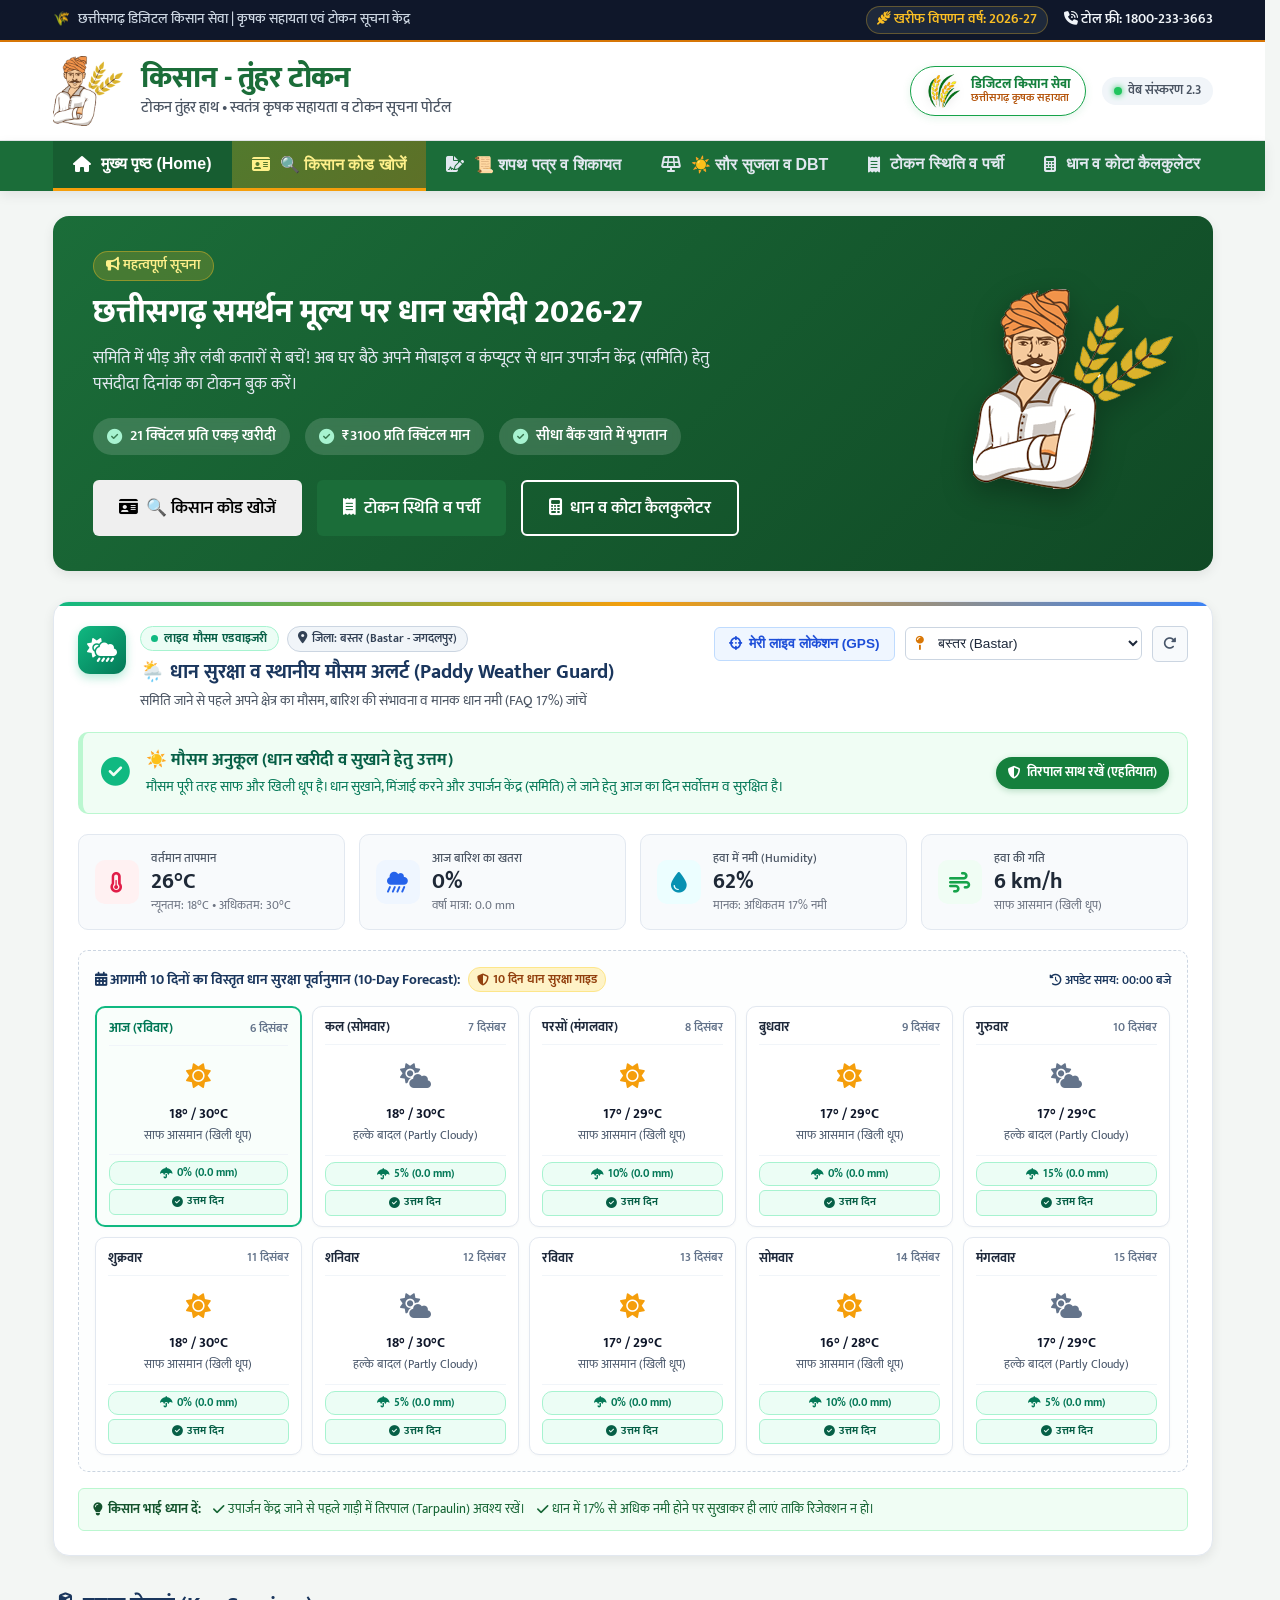
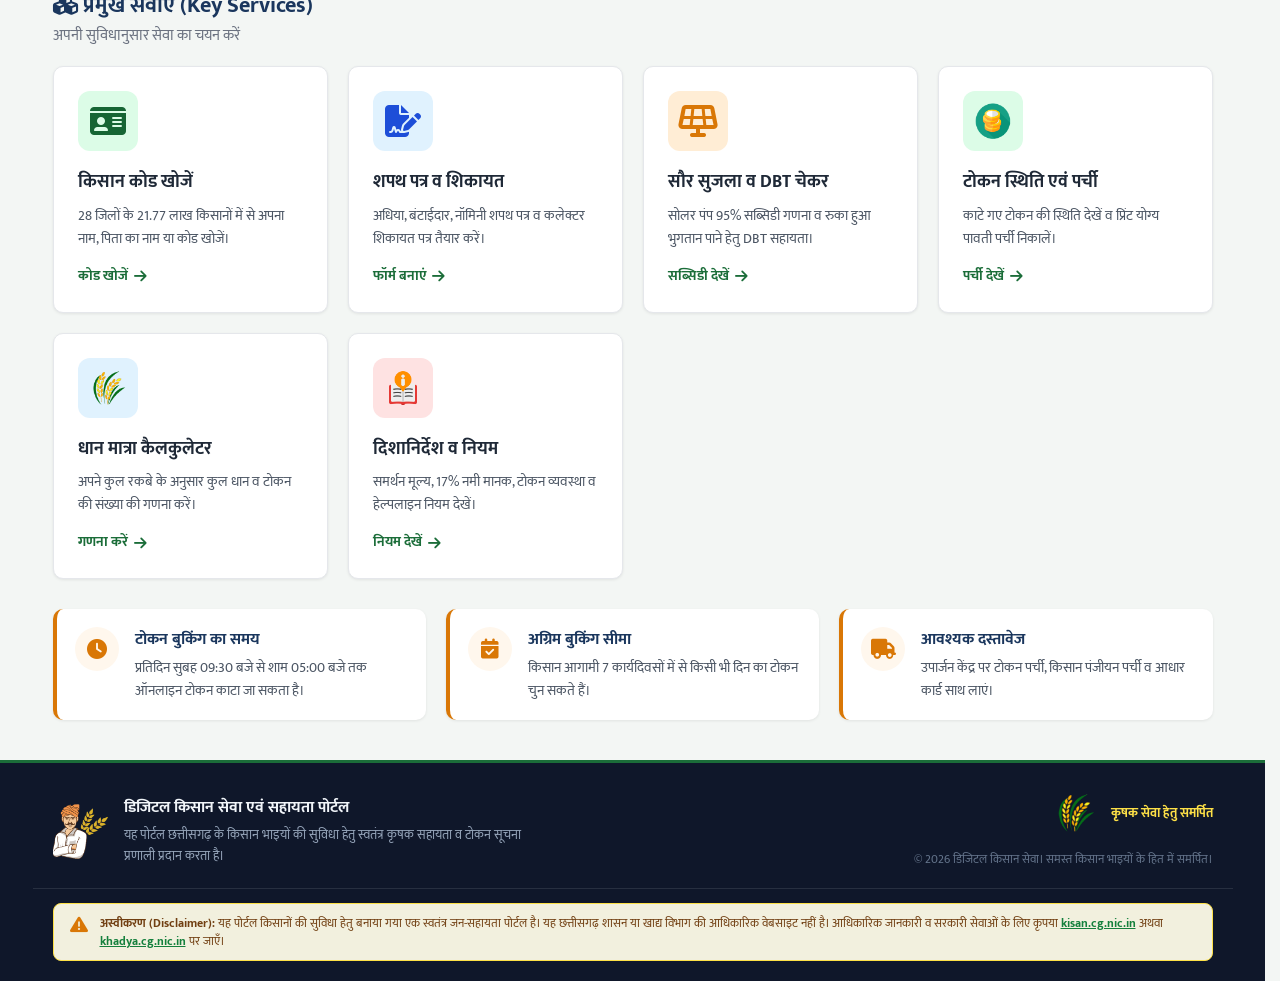
==== commit b66fa064: "Update logos to CG State map and Paddy ear with Digital Kisan Seva and disclaimer" ====
--- a/index.html
+++ b/index.html
@@ -15,8 +15,8 @@
     <div class="top-strip">
         <div class="container strip-content">
             <div class="strip-left">
-                <span class="flag-icon">🇮🇳</span> 
-                <span>छत्तीसगढ़ शासन | खाद्य, नागरिक आपूर्ति एवं उपभोक्ता संरक्षण विभाग</span>
+                <span class="flag-icon">🌾</span> 
+                <span>छत्तीसगढ़ डिजिटल किसान सेवा | कृषक सहायता एवं टोकन सूचना केंद्र</span>
             </div>
             <div class="strip-right">
                 <span class="badge-year"><i class="fa-solid fa-wheat-awn"></i> खरीफ विपणन वर्ष: 2026-27</span>
@@ -29,14 +29,20 @@
     <header class="main-header">
         <div class="container header-container">
             <div class="brand-area">
-                <img src="assets/cg_logo_n.png" alt="छत्तीसगढ़ शासन" class="brand-logo cg-logo">
+                <img src="assets/ic_cgstate.png" alt="छत्तीसगढ़ नक्शा" class="brand-logo cg-logo">
                 <div class="brand-text">
                     <h1 class="portal-title">किसान - तुंहर टोकन</h1>
-                    <p class="portal-subtitle">टोकन तुंहर हाथ • धान खरीदी ऑनलाइन टोकन व्यवस्था</p>
+                    <p class="portal-subtitle">टोकन तुंहर हाथ • स्वतंत्र कृषक सहायता व टोकन सूचना पोर्टल</p>
                 </div>
             </div>
             <div class="header-right">
-                <img src="assets/ic_nic_logo.png" alt="NIC Logo" class="brand-logo nic-logo">
+                <div class="kisan-seva-badge">
+                    <img src="assets/ic_paddy_n.png" alt="धान की बाली" class="badge-paddy-img">
+                    <div class="ksb-text">
+                        <span class="ksb-title">डिजिटल किसान सेवा</span>
+                        <span class="ksb-sub">छत्तीसगढ़ कृषक सहायता</span>
+                    </div>
+                </div>
                 <div class="app-version-badge">
                     <span class="dot-online"></span> वेब संस्करण 2.3
                 </div>
@@ -888,13 +894,13 @@
                         <div class="slip-card" id="printable-slip">
                             <!-- Slip Header -->
                             <div class="slip-header">
-                                <img src="assets/cg_logo_n.png" class="slip-logo" alt="CG Govt">
+                                <img src="assets/ic_cgstate.png" class="slip-logo" alt="छत्तीसगढ़ नक्शा">
                                 <div class="slip-title-area">
-                                    <h4>छत्तीसगढ़ शासन - खाद्य, नागरिक आपूर्ति एवं उपभोक्ता संरक्षण विभाग</h4>
+                                    <h4>डिजिटल किसान सेवा - छत्तीसगढ़ धान उपार्जन सहायता</h4>
                                     <h5>समर्थन मूल्य पर धान उपार्जन - टोकन पावती पर्ची</h5>
                                     <p class="slip-sub">खरीफ विपणन वर्ष 2026-27 | तुंहर टोकन ऑनलाइन प्रणाली</p>
                                 </div>
-                                <img src="assets/ic_nic_logo.png" class="slip-logo nic" alt="NIC">
+                                <img src="assets/ic_paddy_n.png" class="slip-logo" alt="धान की बाली">
                             </div>
 
                             <div class="slip-meta-strip">
@@ -1141,23 +1147,28 @@
     <footer class="portal-footer">
         <div class="container footer-container">
             <div class="footer-left">
-                <img src="assets/cg_logo_n.png" class="footer-logo" alt="CG Govt">
+                <img src="assets/ic_cgstate.png" class="footer-logo" alt="छत्तीसगढ़ नक्शा">
                 <div>
-                    <h5>खाद्य, नागरिक आपूर्ति एवं उपभोक्ता संरक्षण विभाग, छत्तीसगढ़ शासन</h5>
-                    <p>यह पोर्टल किसानों की सुविधा हेतु ऑनलाइन धान उपार्जन टोकन प्रबंधन प्रणाली प्रदान करता है।</p>
+                    <h5>डिजिटल किसान सेवा एवं सहायता पोर्टल</h5>
+                    <p>यह पोर्टल छत्तीसगढ़ के किसान भाइयों की सुविधा हेतु स्वतंत्र कृषक सहायता व टोकन सूचना प्रणाली प्रदान करता है।</p>
                 </div>
             </div>
             <div class="footer-right">
-                <div class="footer-nic">
-                    <img src="assets/ic_nic_logo.png" class="nic-footer-logo" alt="NIC">
-                    <div>
-                        <span>अभिकल्पित एवं विकसित:</span>
-                        <strong>राष्ट्रीय सूचना विज्ञान केंद्र (NIC), छत्तीसगढ़</strong>
+                <div class="footer-badge-wrap">
+                    <div class="footer-helper-badge">
+                        <img src="assets/ic_paddy_n.png" class="footer-paddy-logo" alt="धान की बाली">
+                        <span>कृषक सेवा हेतु समर्पित</span>
                     </div>
                 </div>
                 <div class="copyright">
-                    &copy; 2026 खाद्य विभाग, छत्तीसगढ़ शासन। सर्वाधिकार सुरक्षित।
-                </div>
+                    &copy; 2026 डिजिटल किसान सेवा। समस्त किसान भाइयों के हित में समर्पित।
+                </div>
+            </div>
+        </div>
+        <div class="container footer-disclaimer-row">
+            <div class="disclaimer-card">
+                <i class="fa-solid fa-triangle-exclamation"></i>
+                <span><strong>अस्वीकरण (Disclaimer):</strong> यह पोर्टल किसानों की सुविधा हेतु बनाया गया एक स्वतंत्र जन-सहायता पोर्टल है। यह छत्तीसगढ़ शासन या खाद्य विभाग की आधिकारिक वेबसाइट नहीं है। आधिकारिक जानकारी व सरकारी सेवाओं के लिए कृपया <a href="https://kisan.cg.nic.in" target="_blank" rel="noopener noreferrer">kisan.cg.nic.in</a> अथवा <a href="https://khadya.cg.nic.in" target="_blank" rel="noopener noreferrer">khadya.cg.nic.in</a> पर जाएँ।</span>
             </div>
         </div>
     </footer>
@@ -1177,13 +1188,13 @@
                     <!-- Printable Kisan PVC Smart Card -->
                     <div class="kisan-id-card-wrapper" id="printable-kisan-card">
                         <div class="kic-top-stripe">
-                            <img src="assets/cg_logo_n.png" class="kic-logo" alt="CG Govt">
+                            <img src="assets/ic_cgstate.png" class="kic-logo" alt="छत्तीसगढ़ नक्शा">
                             <div class="kic-header-text">
-                                <h3>छत्तीसगढ़ शासन</h3>
-                                <h5>खाद्य, नागरिक आपूर्ति एवं उपभोक्ता संरक्षण विभाग</h5>
+                                <h3>डिजिटल किसान पहचान पत्र</h3>
+                                <h5>छत्तीसगढ़ कृषक सहायता सेवा</h5>
                                 <span class="kic-season">खरीफ विपणन वर्ष 2026-27 • समर्थन मूल्य धान उपार्जन</span>
                             </div>
-                            <img src="assets/ic_nic_logo.png" class="kic-nic-logo" alt="NIC">
+                            <img src="assets/ic_paddy_n.png" class="kic-logo" alt="धान की बाली">
                         </div>
                         
                         <div class="kic-card-body">
--- a/styles.css
+++ b/styles.css
@@ -3208,5 +3208,133 @@
     }
 }
 
-
-
+/* ========================================================
+   🌾 Digital Kisan Seva & Legal Disclaimer Elements
+======================================================== */
+.kisan-seva-badge {
+    display: inline-flex;
+    align-items: center;
+    gap: 10px;
+    background: #ffffff;
+    border: 1.5px solid #16a34a;
+    padding: 6px 14px;
+    border-radius: 50px;
+    box-shadow: 0 2px 8px rgba(22, 163, 74, 0.12);
+}
+
+.badge-paddy-img {
+    width: 36px;
+    height: 36px;
+    object-fit: contain;
+    filter: drop-shadow(0 2px 4px rgba(0,0,0,0.1));
+}
+
+.footer-paddy-logo {
+    height: 40px;
+    width: auto;
+    object-fit: contain;
+    margin-right: 8px;
+    vertical-align: middle;
+}
+
+.ksb-icon {
+    width: 32px;
+    height: 32px;
+    border-radius: 50%;
+    background: linear-gradient(135deg, #15803d, #16a34a);
+    color: #ffffff;
+    display: flex;
+    align-items: center;
+    justify-content: center;
+    font-size: 15px;
+}
+
+.ksb-text {
+    display: flex;
+    flex-direction: column;
+    text-align: left;
+    line-height: 1.2;
+}
+
+.ksb-title {
+    font-size: 13px;
+    font-weight: 800;
+    color: #15803d;
+}
+
+.ksb-sub {
+    font-size: 10.5px;
+    font-weight: 600;
+    color: #b45309;
+}
+
+.slip-helper-icon {
+    display: inline-flex;
+    align-items: center;
+    gap: 6px;
+    background: #ecfdf5;
+    border: 1px solid #10b981;
+    color: #065f46;
+    padding: 6px 12px;
+    border-radius: 20px;
+    font-size: 12px;
+    font-weight: 700;
+}
+
+.kic-helper-badge {
+    display: inline-flex;
+    align-items: center;
+    gap: 5px;
+    background: rgba(255, 255, 255, 0.25);
+    border: 1px solid rgba(255, 255, 255, 0.5);
+    color: #ffffff;
+    padding: 5px 10px;
+    border-radius: 20px;
+    font-size: 11px;
+    font-weight: 700;
+}
+
+.footer-disclaimer-row {
+    margin-top: 18px;
+    border-top: 1px solid rgba(255, 255, 255, 0.1);
+    padding-top: 14px;
+}
+
+.disclaimer-card {
+    background: rgba(254, 252, 232, 0.95);
+    border: 1px solid #fde047;
+    border-radius: 8px;
+    padding: 10px 16px;
+    font-size: 12px;
+    line-height: 1.5;
+    color: #713f12;
+    display: flex;
+    align-items: flex-start;
+    gap: 12px;
+}
+
+.disclaimer-card i {
+    font-size: 18px;
+    color: #d97706;
+    margin-top: 2px;
+    flex-shrink: 0;
+}
+
+.disclaimer-card a {
+    color: #15803d;
+    font-weight: 700;
+    text-decoration: underline;
+}
+
+.footer-helper-badge {
+    display: inline-flex;
+    align-items: center;
+    gap: 8px;
+    color: #fde047;
+    font-size: 13px;
+    font-weight: 700;
+}
+
+
+
+
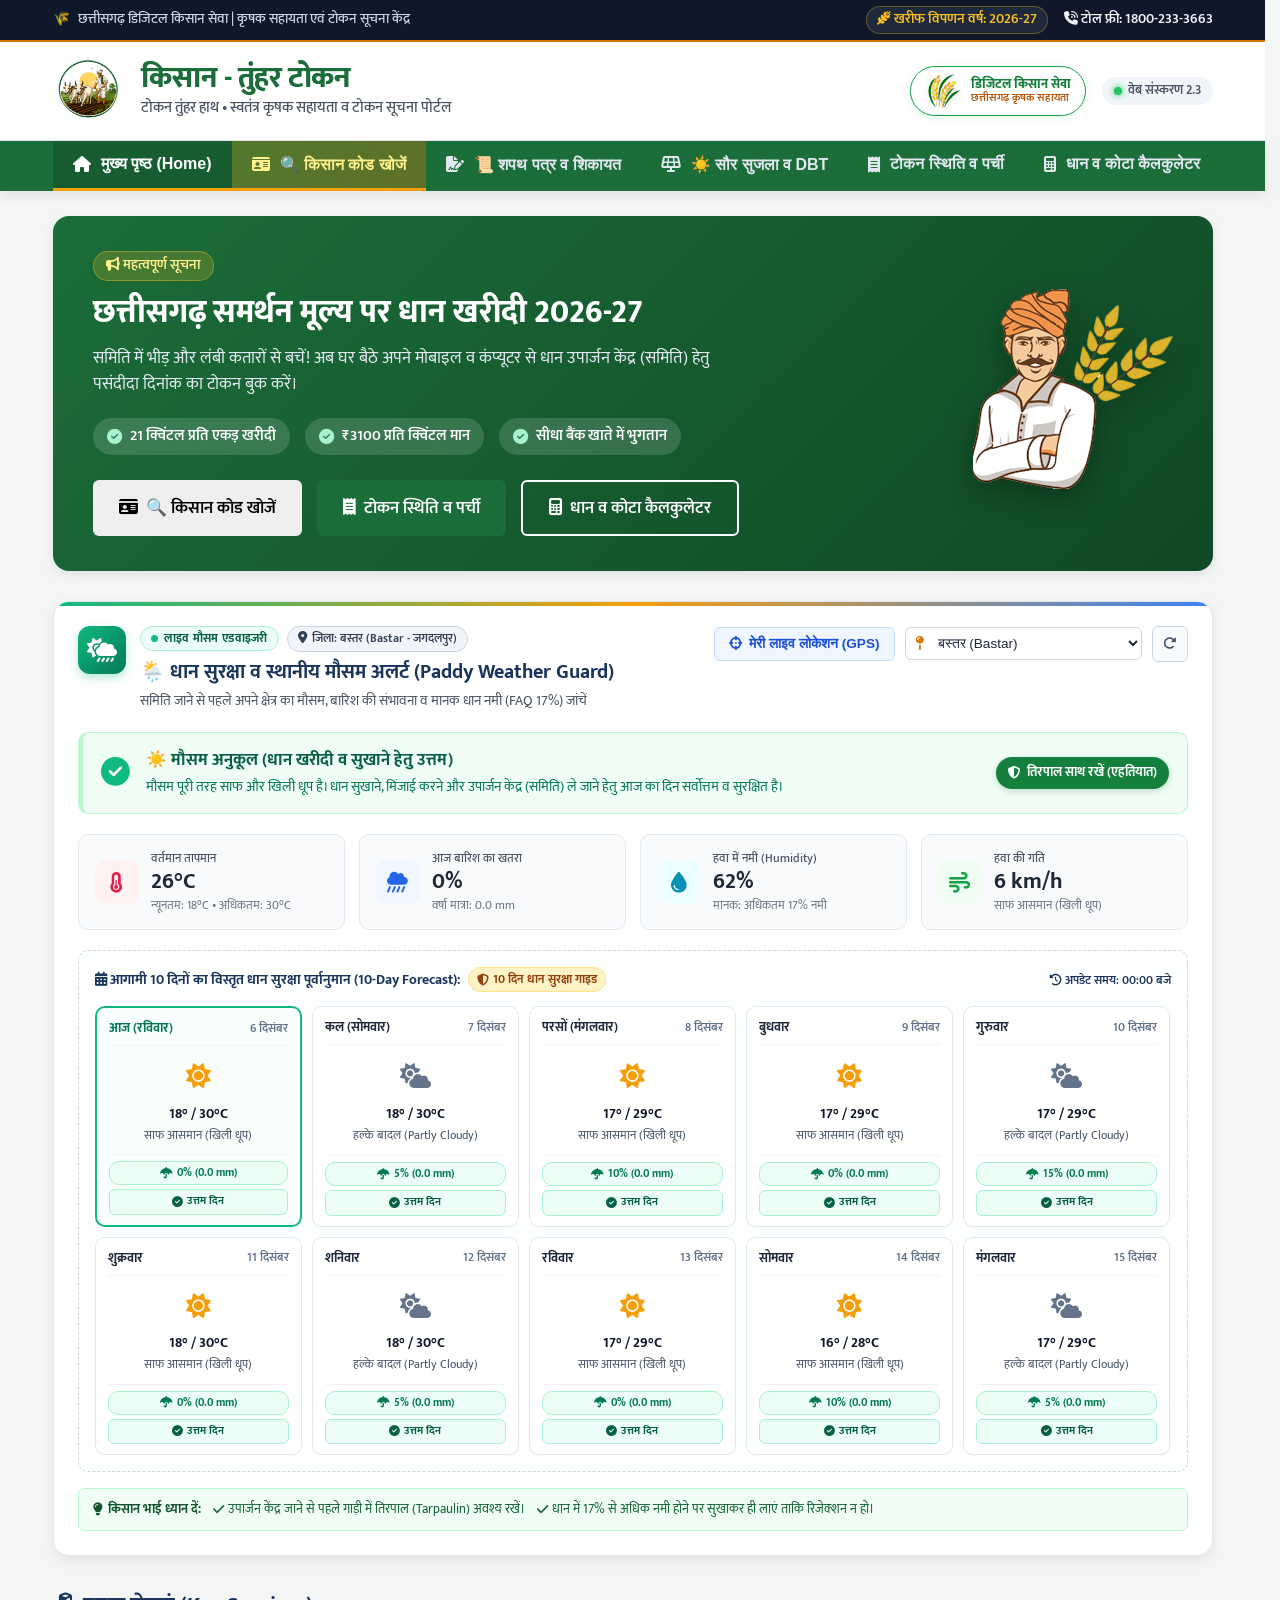
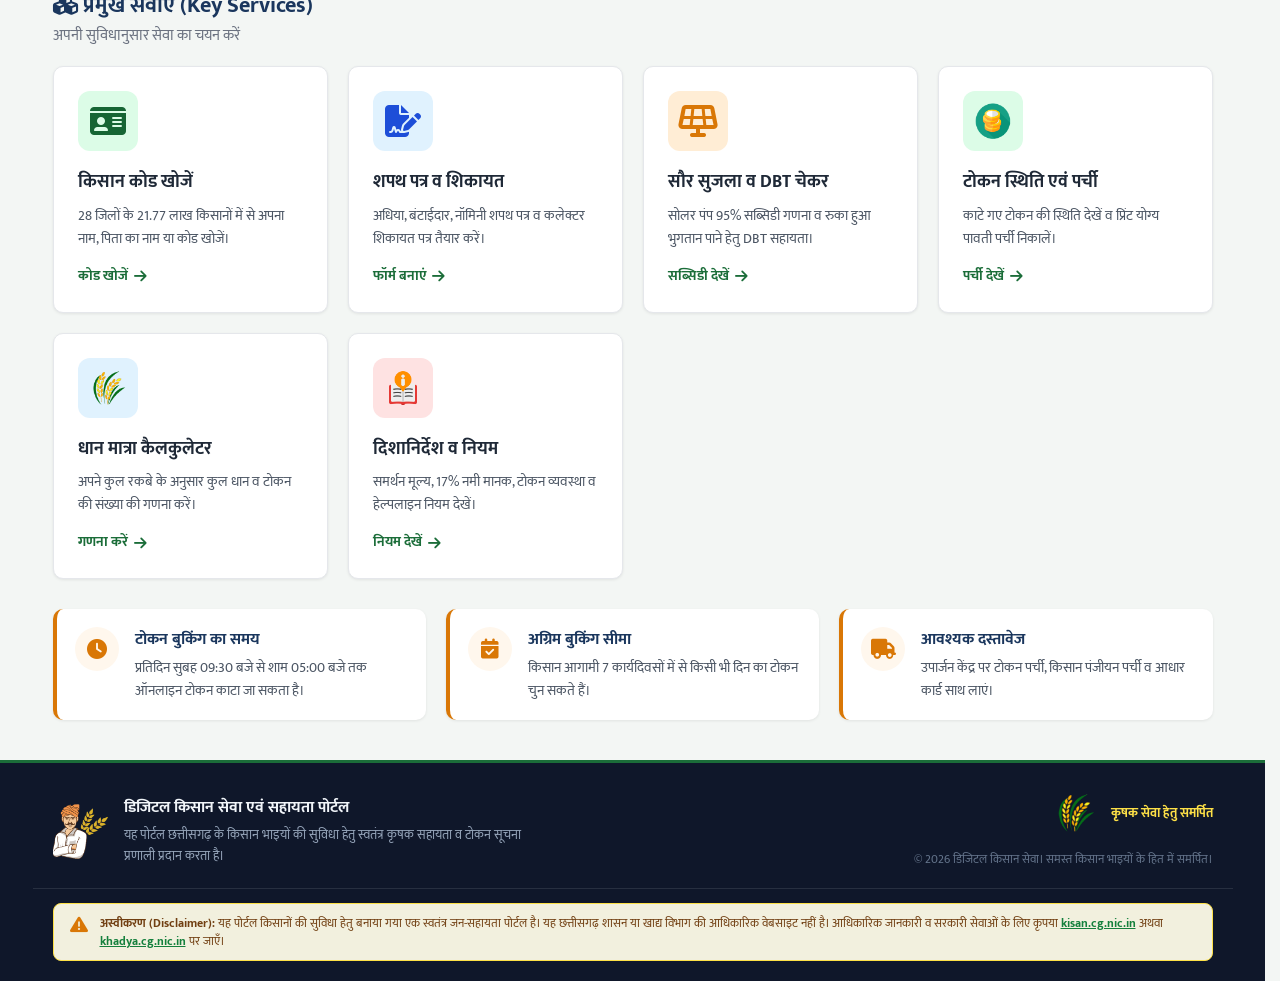
==== commit 991ad637: "Replace brand logo with ic_new_farmer.png" ====
--- a/index.html
+++ b/index.html
@@ -29,7 +29,7 @@
     <header class="main-header">
         <div class="container header-container">
             <div class="brand-area">
-                <img src="assets/ic_cgstate.png" alt="छत्तीसगढ़ नक्शा" class="brand-logo cg-logo">
+                <img src="assets/ic_new_farmer.png" alt="किसान" class="brand-logo cg-logo">
                 <div class="brand-text">
                     <h1 class="portal-title">किसान - तुंहर टोकन</h1>
                     <p class="portal-subtitle">टोकन तुंहर हाथ • स्वतंत्र कृषक सहायता व टोकन सूचना पोर्टल</p>
